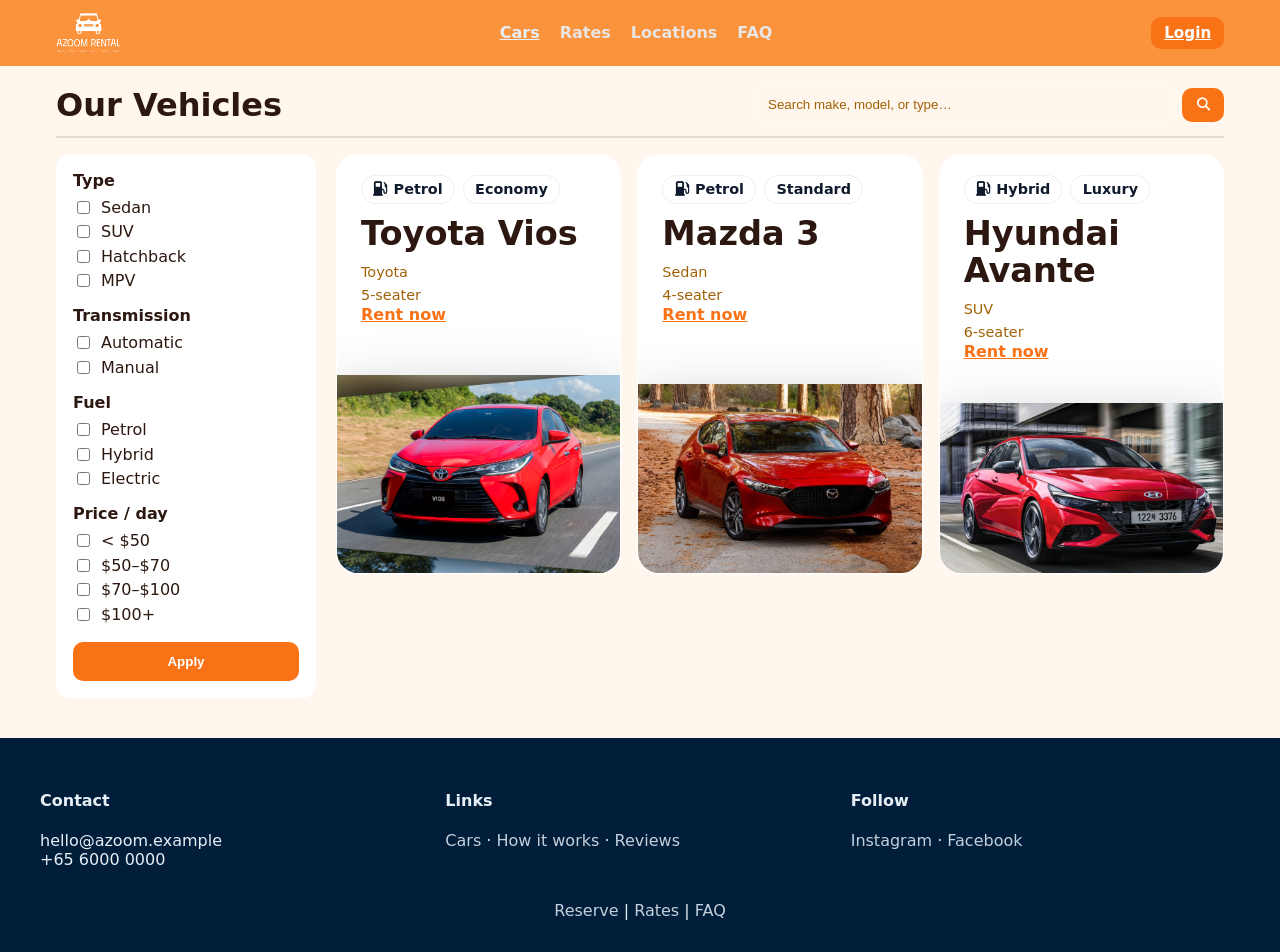
==== carList.html @ 14988a71 "minor changes made: - car list card slots are standardized - notice to ,ake sure that index page als" ====
<!DOCTYPE html>
<html lang="en">
  <head>
    <meta charset="UTF-8" />
    <meta name="viewport" content="width=device-width, initial-scale=1" />
    <title>AZoom Rental - Car List</title>

    <link rel="stylesheet" href="/css/style.css" />
    <link
      rel="stylesheet"
      href="https://cdnjs.cloudflare.com/ajax/libs/font-awesome/6.5.0/css/all.min.css"
    />
  </head>

  <body>
    <!-- HEADER -->
    <header class="header" id="top">
      <div class="header-wrap">
        <a href="/index.html">
          <img
            class="logo"
            src="/img/azoom-rental-high-resolution-logo-transparent.png"
            alt="AZoom Rental Logo"
            href="/index.html"
          />
        </a>

        <nav id="main-nav" class="nav" aria-label="Primary">
          <a href="/carList.html" class="active">Cars</a>
          <a href="/rates.html">Rates</a>
          <a href="/location.html">Locations</a>
          <a href="/faq.html">FAQ</a>
        </nav>

        <button class="menu" aria-label="Open menu">
          <i class="fas fa-bars"></i>
        </button>

        <div class="login">
          <a href="#" class="btn small">Login</a>
        </div>
      </div>
    </header>

    <!-- MAIN -->
    <main class="list">
      <!-- top bar: title + search -->
      <div class="list-head">
        <h1>Our Vehicles</h1>

        <form
          class="search"
          role="search"
          aria-label="Search cars"
          onsubmit="return false;"
        >
          <input
            type="search"
            name="q"
            placeholder="Search make, model, or type…"
            aria-label="Search make, model, or type"
          />
          <button class="btn" type="submit">
            <i class="fa-solid fa-magnifying-glass" aria-hidden="true"></i>
            <span class="sr">Search</span>
          </button>
        </form>
      </div>

      <!-- body: filters (left) + grid (right) -->
      <div class="list-body">
        <!-- FILTERS -->
        <aside class="filters" aria-label="Filters">
          <div class="filter-group">
            <h3>Type</h3>
            <label><input type="checkbox" /> Sedan</label>
            <label><input type="checkbox" /> SUV</label>
            <label><input type="checkbox" /> Hatchback</label>
            <label><input type="checkbox" /> MPV</label>
          </div>

          <div class="filter-group">
            <h3>Transmission</h3>
            <label><input type="checkbox" /> Automatic</label>
            <label><input type="checkbox" /> Manual</label>
          </div>

          <div class="filter-group">
            <h3>Fuel</h3>
            <label><input type="checkbox" /> Petrol</label>
            <label><input type="checkbox" /> Hybrid</label>
            <label><input type="checkbox" /> Electric</label>
          </div>

          <div class="filter-group">
            <h3>Price / day</h3>
            <label><input type="checkbox" /> &lt; $50</label>
            <label><input type="checkbox" /> $50–$70</label>
            <label><input type="checkbox" /> $70–$100</label>
            <label><input type="checkbox" /> $100+</label>
          </div>

          <button class="btn filter-apply" type="button">Apply</button>
        </aside>

        <!-- CARS GRID -->
        <section class="cards" aria-label="Cars">
          <!-- <article class="card">
            <img
              src="/img/toyota_vios.png"
              alt="Toyota Vios"
              class="car-hero"
            />

            <div class="card-body">
              <div>
                <h3>Toyota Vios</h3>
                <p class="meta">
                  <span class="tag">Sedan</span>
                  <span class="rating">★ 4.8</span>
                </p>
              </div>
              <a class="link-btn" href="/reserve.html">Rent Now</a>
            </div>
          </article> -->
          <article class="car-card">
            <div class="cardList-body">
              <div class="badges">
                <span class="badge"
                  ><i class="fa-solid fa-gas-pump"></i> Petrol</span
                >
                <span class="badge">Economy</span>
              </div>

              <h3 class="car-title">Toyota Vios</h3>

              <ul class="specs">
                <li>Toyota</li>
                <li>5-seater</li>
              </ul>

              <!-- Keep if you still want an action; otherwise remove -->
              <a class="link-btn" href="/reserve.html">Rent now</a>
            </div>

            <img
              src="/img/toyota_vios.png"
              alt="Toyota Vios"
              class="carList-hero"
              loading="lazy"
            />
          </article>

          <!-- <article class="card">
            <img
              src="/img/mazda3_hatchback.avif"
              alt="Mazda 3 Sedan"
              class="car-hero"
            />
            <div class="card-body">
              <div>
                <h3>Mazda 3 Sedan</h3>
                <p class="meta">
                  <span class="tag">Sedan</span>
                  <span class="rating">★ 4.7</span>
                </p>
              </div>
              <a class="link-btn" href="/reserve.html">Rent Now</a>
            </div>
          </article> -->
          <article class="car-card">
            <div class="cardList-body">
              <div class="badges">
                <span class="badge"
                  ><i class="fa-solid fa-gas-pump"></i> Petrol</span
                >
                <span class="badge">Standard</span>
              </div>

              <h3 class="car-title">Mazda 3</h3>

              <ul class="specs">
                <li>Sedan</li>
                <li>4-seater</li>
              </ul>

              <!-- Keep if you still want an action; otherwise remove -->
              <a class="link-btn" href="/reserve.html">Rent now</a>
            </div>

            <img
              src="/img/mazda3_hatchback.avif"
              alt="Mazda 3 Sedan"
              class="carList-hero"
              loading="lazy"
            />
          </article>

          <!-- <article class="card">
            <img
              src="/img/hyundai.jpg"
              alt="Hyundai Avante N-Line"
              class="car-hero"
            />
            <div class="card-body">
              <div>
                <h3>Hyundai Avante N-Line</h3>
                <p class="meta">
                  <span class="tag">Hatch</span>
                  <span class="rating">★ 4.6</span>
                </p>
              </div>
              <a class="link-btn" href="/reserve.html">Rent Now</a>
            </div>
          </article> -->

          <article class="car-card">
            <div class="cardList-body">
              <div class="badges">
                <span class="badge"
                  ><i class="fa-solid fa-gas-pump"></i> Hybrid</span
                >
                <span class="badge">Luxury</span>
              </div>

              <h3 class="car-title">Hyundai Avante</h3>

              <ul class="specs">
                <li>SUV</li>
                <li>6-seater</li>
              </ul>

              <!-- Keep if you still want an action; otherwise remove -->
              <a class="link-btn" href="/reserve.html">Rent now</a>
            </div>

            <img
              src="/img/hyundai.jpg"
              alt="Hyundai Avante N-Line"
              class="carList-hero"
              loading="lazy"
            />
          </article>
          <!-- add more cards as needed -->
        </section>
      </div>
    </main>

    <!-- FOOTER -->
    <footer class="footer">
      <div class="footer-grid">
        <div>
          <h4>Contact</h4>
          <p>hello@azoom.example<br />+65 6000 0000</p>
        </div>
        <div>
          <h4>Links</h4>
          <p>
            <a href="/carList.html">Cars</a> ·
            <a href="/index.html#howto">How it works</a> ·
            <a href="/index.html#reviews">Reviews</a>
          </p>
        </div>
        <div>
          <h4>Follow</h4>
          <p><a href="#">Instagram</a> · <a href="#">Facebook</a></p>
        </div>
      </div>
      <div class="map">
        <a href="/index.html#cars">Reserve</a> | <a href="#">Rates</a> |
        <a href="#">FAQ</a>
      </div>
    </footer>

    <script src="/js/script.js"></script>
  </body>
</html>
---- css/style.css ----
/* ========== VARIABLES ========== */
/* :root {
  --bg: #002b5b;
  --surface: #0a2b4d;
  --nav: #02325d;
  --brand: #ff7a1a;
  --brand-dark: #e56f16;
  --text: #f2f4f8;
  --muted: #a9bed2;
  --line: rgba(255, 255, 255, 0.08);
  --shadow: 0 10px 30px rgba(0, 0, 0, 0.25);
} */

/* Modern Travel */
:root {
  --bg: #fff6ed;
  --surface: #fff;
  --nav: #fb923c;
  --brand: #f97316; /* bright orange */
  --brand-dark: #ea580c;
  --text: #2c1810;
  --muted: #a16207;
  --accent: #fde047; /* sunshine yellow */
  --accent-hover: #facc15;
  --line: rgba(0, 0, 0, 0.1);
  --shadow: 0 10px 25px rgba(255, 0, 0, 0.3);
}

/* ========== BASE ========== */
* {
  box-sizing: border-box;
}
body {
  margin: 0;
  font-family: system-ui, -apple-system, Segoe UI, Roboto, Arial, sans-serif;
  background: var(--bg);
  color: var(--text);
}

/* ========== HEADER ========== */
.header {
  background: var(--nav);
  position: sticky;
  top: 0;
  z-index: 1000;
  transition: box-shadow 0.25s ease;
}
.header.scrolled {
  box-shadow: 0 6px 18px rgba(0, 0, 0, 0.25);
}
.header-wrap {
  max-width: 1200px;
  margin: 0 auto;
  padding: 0.8rem 1rem;
  display: flex;
  justify-content: space-between;
  align-items: center;
}

.logo {
  /* font-weight: 800;
  font-size: 1.3rem;
  color: #fff;
  text-decoration: none; */
  height: 40px; /* adjust to match your nav size */
  width: auto; /* keep proportions */
  display: block;
}

.nav {
  display: flex;
  gap: 1.25rem;
  justify-content: center;
}
.nav a {
  color: #e6eef6;
  text-decoration: none;
  font-weight: 600;
  opacity: 0.9;
}
.nav a:hover,
.nav a.active {
  opacity: 1;
  text-decoration: underline;
}

.menu {
  display: none;
  font-size: 1.6rem;
  color: white;
  background: none;
  border: none;
  cursor: pointer;
  position: absolute;
  right: 110px;
}

.login {
  display: flex;
  align-items: center;
  justify-content: flex-end;
}

.btn {
  background: var(--brand);
  color: #fff;
  border: none;
  cursor: pointer;
  padding: 0.75rem 1.25rem;
  border-radius: 10px;
  font-weight: 800;
  transition: 0.15s;
}
.btn:hover {
  background: var(--brand-dark);
  transform: translateY(-1px);
}
.btn.small {
  padding: 0.45rem 0.8rem;
  font-size: 0.95rem;
}

/* ========== About section  ========== */
.hero {
  max-width: 1200px;
  margin: 1.25rem auto 0;
  padding: 0 1rem 1.5rem;
  display: grid;
  grid-template-columns: 420px 1fr;
  gap: 1.25rem;
  border-bottom: 2px solid var(--line);
}
.hero h1 {
  margin: 0.2rem 0 0.6rem;
  font-size: 2.2rem;
}
.hero p {
  margin: 0.2rem 0 1rem;
  color: var(--text);
}
.hint {
  font-size: 0.85rem;
  color: var(--muted);
}
.hero-img {
  min-height: 300px;
  border-radius: 16px;
  background: center/cover no-repeat
    url("https://images.unsplash.com/photo-1494976388531-d1058494cdd8?q=80&w=1600&auto=format&fit=crop");
  position: relative;
  overflow: hidden;
  box-shadow: var(--shadow);
}
.hero-overlay {
  position: absolute;
  inset: 0;
  background: linear-gradient(135deg, rgba(0, 0, 0, 0.25), rgba(0, 0, 0, 0.05));
}

/* ========== CARS ========== */
.cars {
  max-width: 1200px;
  margin: 1rem auto 0;
  padding: 1rem;
}
.section-head {
  display: flex;
  justify-content: space-between;
  align-items: center;
  margin-bottom: 0.75rem;
}
.section-head h2 {
  margin: 0;
  font-size: 1.25rem;
}

.cards {
  display: grid;
  grid-template-columns: repeat(3, 1fr);
  gap: 1rem;
}

.card {
  background: var(--surface);
  border-radius: 16px;
  overflow: hidden;
  display: flex;
  flex-direction: column;
  border: 1px solid rgba(255, 255, 255, 0.06);
  transition: 0.2s ease;
}
.card:hover {
  transform: translateY(-6px);
  box-shadow: var(--shadow);
}
.card img {
  width: 100%;
  height: 170px;
  object-fit: cover;
}
.card-body {
  padding: 0.9rem;
  display: flex;
  justify-content: space-between;
  align-items: center;
}
.meta {
  color: var(--text);
}
.tag {
  padding: 0.08rem 0.4rem;
  background: rgba(255, 255, 255, 0.08);
  border-radius: 6px;
  margin-right: 0.4rem;
  font-size: 0.8rem;
}
.rating {
  font-weight: 700;
}
.price {
  font-weight: 800;
}
.link-btn {
  background: none;
  border: none;
  color: var(--brand);
  font-weight: 800;
  cursor: pointer;
}
.link-btn:hover {
  text-decoration: underline;
}

/* ========== STEPS & REVIEWS ========== */
.steps,
.reviews {
  max-width: 1200px;
  margin: 1rem auto 0;
  padding: 1rem;
  border-top: 2px solid var(--line);
}
.steps-grid,
.reviews-grid {
  margin-top: 0.5rem;
  display: grid;
  gap: 1rem;
  grid-template-columns: repeat(3, 1fr);
}
.step,
.review {
  background: var(--surface);
  border: 1px solid rgba(255, 255, 255, 0.06);
  border-radius: 16px;
  padding: 1rem;
  text-align: center;
}

/* ========== FOOTER ========== */
.footer {
  background: #001e3a;
  color: #e6eef6;
  padding: 2rem 1rem;
  margin-top: 1rem;
}
.footer-grid {
  max-width: 1200px;
  margin: 0 auto;
  display: grid;
  grid-template-columns: repeat(auto-fit, minmax(220px, 1fr));
  gap: 1rem;
}
.footer-grid a,
.map a {
  color: #c3cfdb;
  text-decoration: none;
}
.footer-grid a:hover,
.map a:hover {
  text-decoration: underline;
}
.map {
  text-align: center;
  margin-top: 1rem;
}

/* Under carList.html*/
/* ===== Car list layout ===== */
.list {
  max-width: 1200px;
  margin: 1.25rem auto 0;
  padding: 0 1rem 1.5rem;
}

.list-head {
  display: flex;
  align-items: center;
  justify-content: space-between;
  gap: 1rem;
  margin-bottom: 0.75rem;
  border-bottom: 2px solid var(--line);
  padding-bottom: 0.75rem;
}
.list-head h1 {
  margin: 0;
}

/* search */
.search {
  display: flex;
  gap: 0.5rem;
  align-items: center;
}
.search input {
  width: clamp(220px, 40vw, 420px);
  padding: 0.65rem 0.8rem;
  border-radius: 10px;
  border: 1px solid rgba(255, 255, 255, 0.18);
  background: rgba(255, 255, 255, 0.06);
  color: var(--text);
  outline: none;
}
.search input::placeholder {
  color: var(--muted);
}
.search .btn {
  padding: 0.6rem 0.9rem;
}
.sr {
  position: absolute;
  left: -9999px;
}

/* two-column body */
.list-body {
  display: grid;
  grid-template-columns: 260px 1fr;
  gap: 1.25rem;
  margin-top: 1rem;
  justify-content: center; /* centers the grid items */
  align-items: start;
}

/* filters (left) */
.filters {
  background: var(--surface);
  border: 1px solid rgba(255, 255, 255, 0.06);
  border-radius: 14px;
  padding: 1rem;
  height: fit-content;
  position: sticky; /* helpful on desktop */
  top: 76px;
}
.filter-group + .filter-group {
  margin-top: 1rem;
}
.filter-group h3 {
  font-size: 1rem;
  margin: 0 0 0.5rem;
}
.filters label {
  display: flex;
  align-items: center;
  gap: 0.5rem;
  margin: 0.35rem 0;
  cursor: pointer;
  color: var(--text);
}
.filter-apply {
  width: 100%;
  margin-top: 0.75rem;
}

/* cards already exist; we just ensure spacing works here */
.cards {
  align-content: start;
}

/* responsive */
@media (max-width: 960px) {
  .list-body {
    grid-template-columns: 1fr;
  }
  .filters {
    position: static;
    display: grid;
    grid-template-columns: repeat(2, minmax(0, 1fr));
    gap: 1rem;
  }
}
@media (max-width: 560px) {
  .filters {
    grid-template-columns: 1fr;
  }
  .search {
    width: 100%;
    justify-content: flex-end;
  }
  .search input {
    width: 100%;
  }
}

/* under rates.html */
/* ===== rates page ===== */
/* .rate-header h1 {
  display: flex;
  justify-content: center;
}

.rate-header p {
  display: flex;
  justify-content: center;
} */

/* Containers & type */
.car-container {
  width: 1100px;
  margin-inline: auto;
  padding: 3rem 1.25rem;
}
.xl {
  font-size: clamp(2rem, 2.6vw + 1rem, 3rem);
  line-height: 1.1;
  margin: 0;
}
.lead {
  margin: 1rem 0 2rem;
  font-size: 1.125rem;
  color: var(--muted, #6b7280);
}

/* Hero */
.rates-hero {
  text-align: center;
  padding-top: 5rem;
  padding-bottom: 1rem;
}

/* Segmented toggle */
.rates-toggle {
  display: inline-flex;
  align-items: center;
  gap: 1rem;
}
.segmented {
  display: inline-grid;
  grid-template-columns: 1fr 1fr;
  background: var(--surface, #0a2b4d);
  border-radius: 999px;
  padding: 0.25rem;
  box-shadow: var(--shadow, 0 10px 30px rgba(0, 0, 0, 0.15));
}
.seg-btn {
  border: 0;
  background: transparent;
  color: var(--text, #fff);
  padding: 0.75rem 1.25rem;
  border-radius: 999px;
  font-weight: 600;
  cursor: pointer;
}
.seg-btn.active {
  background: var(--brand, #ff7a1a);
  color: #fff;
}
.save-note {
  position: relative;
  font-size: 0.95rem;
  color: var(--muted, #a9bed2);
}
.save-note .curve {
  position: absolute;
  left: -2.25rem;
  top: -0.75rem;
  width: 28px;
  height: 28px;
  border: 2px solid currentColor;
  border-color: currentColor transparent transparent currentColor;
  border-radius: 50% 0 0 0;
  transform: rotate(-30deg);
}

/* Grid of cards */
.rates-grid {
  display: grid;
  gap: 1.25rem;
  padding-top: 1rem;
  padding-bottom: 4rem;
  grid-template-columns: repeat(3, minmax(0, 1fr));
}
@media (max-width: 960px) {
  .rates-grid {
    grid-template-columns: 1fr;
  }
}

/* rate Card */
.rate-card {
  background: var(--surface, #0a2b4d);
  border: 1px solid var(--line, rgba(255, 255, 255, 0.08));
  border-radius: 18px;
  padding: 1.5rem;
  box-shadow: var(--shadow, 0 10px 30px rgba(0, 0, 0, 0.2));
  display: flex;
  flex-direction: column;
  gap: 1rem;
}
.rate-card h3 {
  margin: 0 0.25rem;
  font-size: 1.5rem;
}

/* Hide full-day cards when hidden attribute is present */
.rate-card[hidden] {
  display: none !important;
}
.car-hero {
  width: 100%;
  max-width: 320px;
  margin: 0.25rem auto 0;
  display: block;
}

/* Under car list */
.carList-hero {
  position: absolute;
  bottom: 0;
  right: 0%;
  width: 100%;
  max-width: none;
  height: auto;
  object-fit: fill;
  z-index: 0;
  filter: drop-shadow(0 18px 28px rgba(0, 0, 0, 0.25));
  pointer-events: none;
}
/* Specs under title: two lines (e.g., SUV / 5-seater) */
.specs {
  list-style: none;
  padding: 0;
  margin: 0 0 0.5rem;
  color: var(--muted);
  font-size: 1.05rem;
  line-height: 1.5;
}
.specs li + li {
  margin-top: 0.15rem;
}
/* Top-left pill badges */
.badges {
  display: flex;
  gap: 0.5rem;
  margin-bottom: 0.75rem;
}

.badge {
  display: inline-flex;
  align-items: center;
  gap: 0.4rem;
  padding: 0.35rem 0.7rem;
  font-size: 0.9rem;
  font-weight: 700;
  border-radius: 999px;
  background: rgba(255, 255, 255, 0.9);
  color: #0f1b2d; /* readable on the light pill */
  border: 1px solid rgba(0, 0, 0, 0.06);
}

.specs {
  list-style: none;
  margin: 0.3rem 0 0;
  padding: 0;
  color: var(--muted);
  font-size: 0.9rem;
  line-height: 1.4;
}

/* Big model title */
.car-title {
  margin: 0.25rem 0 0.6rem;
  font-size: clamp(1.6rem, 3.5vw, 2.1rem);
  line-height: 1.1;
  color: var(--text);
  font-weight: 600;
}
.car-card {
  position: relative;
  isolation: isolate;
  background: var(--surface);
  border-radius: 22px;
  padding: 1rem 1rem 0.25rem;
  min-height: 420px; /* gives room for the big title + image */
  overflow: hidden;
  border: 1px solid rgba(255, 255, 255, 0.06);
  transition: 0.2s ease;
}

.car-card:hover {
  transform: translateY(-6px);
  box-shadow: var(--shadow);
}
.cardList-body {
  position: relative;
  z-index: 1;
  padding: 0.25rem 0.5rem 1rem;
}

/* Rows */
.rows {
  border-top: 1px solid var(--line, rgba(255, 255, 255, 0.08));
  padding-top: 0.5rem;
}
.rows.subtle {
  opacity: 0.9;
}
.row {
  display: flex;
  justify-content: space-between;
  align-items: center;
  padding: 0.6rem 0.25rem;
}
.row span {
  color: var(--muted, #a9bed2);
}
.row strong {
  font-weight: 800;
}

/* Buttons */
.btn.block {
  display: block;
  text-align: center;
  width: 100%;
}
.btn.outline {
  background: transparent;
  border: 1px solid var(--line, rgba(255, 255, 255, 0.18));
  color: var(--text, #f2f4f8);
  padding: 0.75rem 1rem;
  border-radius: 12px;
  font-weight: 600;
}
.btn.outline:hover {
  border-color: var(--brand, #ff7a1a);
  color: #fff;
}

/* ===== rates page ===== */

/* Reserve code */
.container {
  max-width: 1100px;
  margin: 0 auto;
  padding: 2rem 1.25rem;
}
.xl {
  font-size: clamp(2rem, 2.6vw + 1rem, 3rem);
  margin: 0;
}
.lead {
  color: var(--muted, #a9bed2);
  margin: 0.5rem 0 1.5rem;
}

/* Stepper */
.stepper {
  display: flex;
  gap: 1rem;
  list-style: none;
  padding: 0;
  margin: 0.25rem 0 2rem;
  color: var(--muted);
}
.stepper li {
  padding: 0.4rem 0.75rem;
  border: 1px solid var(--line, rgba(255, 255, 255, 0.12));
  border-radius: 999px;
}
.stepper li.active {
  background: var(--brand, #ff7a1a);
  color: #fff;
  border-color: transparent;
}

/* Layout */
.reserve-grid {
  display: grid;
  grid-template-columns: 1.35fr 0.65fr;
  gap: 1.25rem;
  align-items: start;
}
@media (max-width: 960px) {
  .reserve-grid {
    grid-template-columns: 1fr;
  }
}

.form-card,
.summary-card {
  background: var(--surface, #0a2b4d);
  border: 1px solid var(--line, rgba(255, 255, 255, 0.08));
  border-radius: 16px;
  padding: 1.25rem;
  box-shadow: var(--shadow, 0 10px 30px rgba(0, 0, 0, 0.2));
  margin-bottom: 1rem;
}

/* Sticky summary */
.summary-col {
  position: sticky;
  top: 84px;
}
@media (max-width: 960px) {
  .summary-col {
    position: static;
  }
}

/* Fields */
.field {
  display: grid;
  gap: 0.4rem;
}
.field > span {
  font-weight: 600;
}
.field input,
.field textarea,
.field select {
  width: 100%;
  background: transparent;
  color: var(--text, #f2f4f8);
  border: 1px solid var(--line, rgba(255, 255, 255, 0.18));
  border-radius: 10px;
  padding: 0.7rem 0.9rem;
}
.grid-2 {
  display: grid;
  grid-template-columns: 1fr 1fr;
  gap: 0.75rem;
}
@media (max-width: 640px) {
  .grid-2 {
    grid-template-columns: 1fr;
  }
}
.mini {
  font-size: 0.9rem;
}
.muted {
  color: var(--muted, #a9bed2);
}

/* Segmented toggle (reuse from Rates page if you added it) */
.segmented {
  display: inline-grid;
  grid-template-columns: 1fr 1fr;
  gap: 0.25rem;
  background: var(--bg, #002b5b);
  border-radius: 999px;
  padding: 0.25rem;
}
.seg-btn {
  border: 0;
  background: transparent;
  color: var(--text);
  padding: 0.6rem 1rem;
  border-radius: 999px;
  font-weight: 700;
  cursor: pointer;
}
.seg-btn.active {
  background: var(--brand);
  color: #fff;
}

/* Vehicle */
.vehicle-card {
  display: grid;
  grid-template-columns: 120px 1fr;
  gap: 0.75rem;
  align-items: center;
}
.veh-img {
  width: 100%;
  height: 80px;
  object-fit: cover;
  border-radius: 10px;
}
.veh-name {
  margin: 0;
}
.veh-tags {
  margin: 0.25rem 0 0;
}

/* Checks & radios */
.checks,
.radios {
  display: grid;
  gap: 0.5rem;
  margin-top: 0.5rem;
}
.check,
.radio {
  display: flex;
  align-items: center;
  gap: 0.6rem;
}
.check em,
.radio em {
  margin-left: auto;
  color: var(--muted);
}

/* Summary */
.sum-row {
  display: flex;
  justify-content: space-between;
  align-items: center;
  padding: 0.4rem 0;
}
.sum-row.total {
  font-size: 1.15rem;
  font-weight: 800;
}
.btn.block {
  display: block;
  text-align: center;
  width: 100%;
  margin-top: 0.75rem;
}
.form-head {
  display: flex;
  justify-content: space-between;
  align-items: center;
  margin-bottom: 0.5rem;
}
.mini-link {
  font-size: 0.9rem;
  color: var(--text);
  opacity: 0.8;
  text-decoration: underline;
}

/* ===== faq ===== */
.faq details {
  background: var(--surface);
  border-radius: 10px;
  padding: 0.8rem 1rem;
  margin: 0.6rem 0;
}

.faq summary {
  font-weight: 700;
  cursor: pointer;
}

/* ===== locations ===== */
.loc-grid {
  display: grid;
  grid-template-columns: repeat(auto-fit, minmax(300px, 1fr));
  gap: 1rem;
  margin-top: 1rem;
}

.loc-card {
  background: var(--surface);
  padding: 1rem;
  border-radius: 10px;
}

.map-box {
  border-radius: 8px;
  overflow: hidden;
  margin-top: 0.5rem;
}

.map-box iframe {
  width: 100%;
  height: 220px;
  border: 0;
}

/* ========== login ========== */
.container {
  max-width: 480px;
  margin: 0 auto;
  padding: 4rem 1rem;
}

.login-card {
  background: var(--surface, #0a2b4d);
  border: 1px solid var(--line, rgba(255, 255, 255, 0.1));
  border-radius: 16px;
  padding: 2rem;
  box-shadow: var(--shadow, 0 10px 30px rgba(0, 0, 0, 0.25));
  text-align: center;
}

.login-form {
  display: grid;
  gap: 1rem;
  margin-top: 1.5rem;
  text-align: left;
}

.field {
  display: grid;
  gap: 0.3rem;
}

.field span {
  font-weight: 600;
}

.field input {
  width: 100%;
  background: transparent;
  border: 1px solid var(--line, rgba(255, 255, 255, 0.15));
  border-radius: 10px;
  color: var(--text, #f2f4f8);
  padding: 0.75rem 1rem;
}

.btn.block {
  display: block;
  width: 100%;
  text-align: center;
  padding: 0.8rem;
  border-radius: 12px;
  border: none;
  background: var(--brand, #ff7a1a);
  color: #fff;
  font-weight: 700;
  cursor: pointer;
  transition: 0.2s ease;
}

.btn.block:hover {
  background: var(--brand-dark, #e56f16);
}

.muted {
  color: var(--muted, #a9bed2);
}

.mini {
  font-size: 0.9rem;
  margin-top: 1rem;
}

/* ========== RESPONSIVE ========== */
@media (max-width: 960px) {
  .hero {
    grid-template-columns: 1fr;
  }
  .cards,
  .reviews-grid,
  .steps-grid {
    grid-template-columns: repeat(2, 1fr);
  }
}

@media (max-width: 640px) {
  .menu {
    display: block;
  }
  .nav {
    display: none;
    position: absolute;
    top: 60px;
    right: 0;
    background: var(--nav);
    flex-direction: column;
    padding: 1rem;
    border-radius: 8px;
    width: 180px;
  }
  .nav.open {
    display: flex;
  }
  .cards,
  .reviews-grid,
  .steps-grid {
    grid-template-columns: 1fr;
  }
  .btn {
    width: 100%;
  }
}
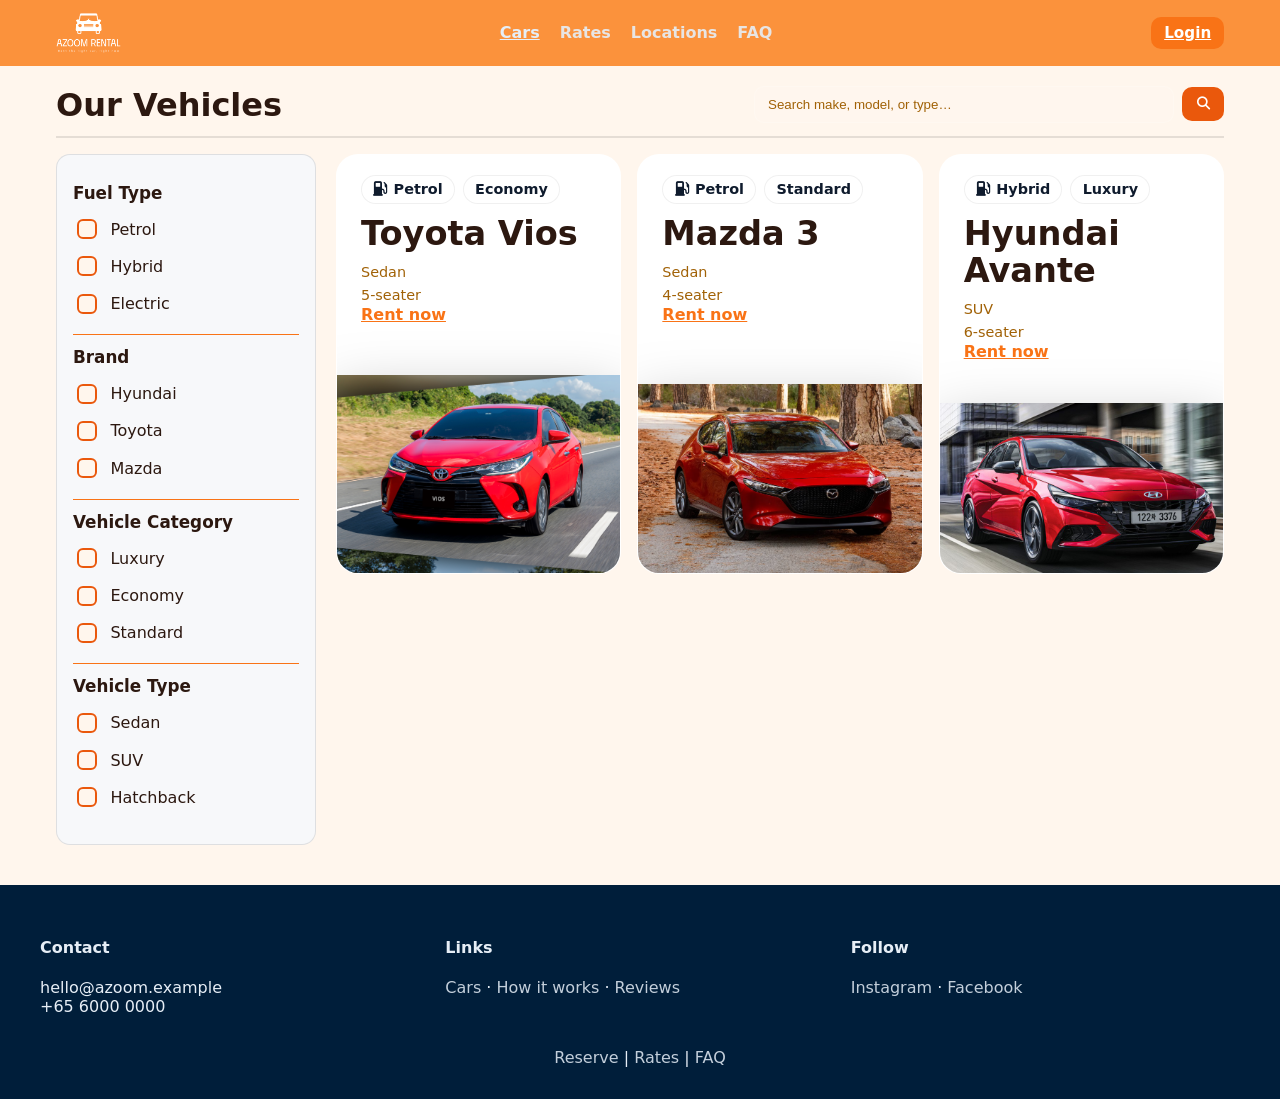
==== commit c0e4d649: "Car list page changes: - ensured filters work (both by typing and checkboxes) - css changes on filte" ====
--- a/carList.html
+++ b/carList.html
@@ -60,7 +60,7 @@
             placeholder="Search make, model, or type…"
             aria-label="Search make, model, or type"
           />
-          <button class="btn" type="submit">
+          <button class="sbtn" type="submit">
             <i class="fa-solid fa-magnifying-glass" aria-hidden="true"></i>
             <span class="sr">Search</span>
           </button>
@@ -72,57 +72,36 @@
         <!-- FILTERS -->
         <aside class="filters" aria-label="Filters">
           <div class="filter-group">
-            <h3>Type</h3>
+            <h3>Fuel Type</h3>
+            <label><input type="checkbox" /> Petrol</label>
+            <label><input type="checkbox" /> Hybrid</label>
+            <label><input type="checkbox" /> Electric</label>
+          </div>
+          <div class="filter-group">
+            <h3>Brand</h3>
+            <label><input type="checkbox" /> Hyundai</label>
+            <label><input type="checkbox" /> Toyota</label>
+            <label><input type="checkbox" /> Mazda</label>
+          </div>
+
+          <div class="filter-group">
+            <h3>Vehicle Category</h3>
+            <label><input type="checkbox" /> Luxury</label>
+            <label><input type="checkbox" /> Economy</label>
+            <label><input type="checkbox" /> Standard</label>
+          </div>
+
+          <div class="filter-group">
+            <h3>Vehicle Type</h3>
             <label><input type="checkbox" /> Sedan</label>
             <label><input type="checkbox" /> SUV</label>
             <label><input type="checkbox" /> Hatchback</label>
-            <label><input type="checkbox" /> MPV</label>
-          </div>
-
-          <div class="filter-group">
-            <h3>Transmission</h3>
-            <label><input type="checkbox" /> Automatic</label>
-            <label><input type="checkbox" /> Manual</label>
-          </div>
-
-          <div class="filter-group">
-            <h3>Fuel</h3>
-            <label><input type="checkbox" /> Petrol</label>
-            <label><input type="checkbox" /> Hybrid</label>
-            <label><input type="checkbox" /> Electric</label>
-          </div>
-
-          <div class="filter-group">
-            <h3>Price / day</h3>
-            <label><input type="checkbox" /> &lt; $50</label>
-            <label><input type="checkbox" /> $50–$70</label>
-            <label><input type="checkbox" /> $70–$100</label>
-            <label><input type="checkbox" /> $100+</label>
-          </div>
-
-          <button class="btn filter-apply" type="button">Apply</button>
+          </div>
+          <!-- <button class="btn filter-apply" type="button">Apply</button> -->
         </aside>
 
         <!-- CARS GRID -->
         <section class="cards" aria-label="Cars">
-          <!-- <article class="card">
-            <img
-              src="/img/toyota_vios.png"
-              alt="Toyota Vios"
-              class="car-hero"
-            />
-
-            <div class="card-body">
-              <div>
-                <h3>Toyota Vios</h3>
-                <p class="meta">
-                  <span class="tag">Sedan</span>
-                  <span class="rating">★ 4.8</span>
-                </p>
-              </div>
-              <a class="link-btn" href="/reserve.html">Rent Now</a>
-            </div>
-          </article> -->
           <article class="car-card">
             <div class="cardList-body">
               <div class="badges">
@@ -135,7 +114,7 @@
               <h3 class="car-title">Toyota Vios</h3>
 
               <ul class="specs">
-                <li>Toyota</li>
+                <li>Sedan</li>
                 <li>5-seater</li>
               </ul>
 
@@ -151,23 +130,6 @@
             />
           </article>
 
-          <!-- <article class="card">
-            <img
-              src="/img/mazda3_hatchback.avif"
-              alt="Mazda 3 Sedan"
-              class="car-hero"
-            />
-            <div class="card-body">
-              <div>
-                <h3>Mazda 3 Sedan</h3>
-                <p class="meta">
-                  <span class="tag">Sedan</span>
-                  <span class="rating">★ 4.7</span>
-                </p>
-              </div>
-              <a class="link-btn" href="/reserve.html">Rent Now</a>
-            </div>
-          </article> -->
           <article class="car-card">
             <div class="cardList-body">
               <div class="badges">
@@ -195,24 +157,6 @@
               loading="lazy"
             />
           </article>
-
-          <!-- <article class="card">
-            <img
-              src="/img/hyundai.jpg"
-              alt="Hyundai Avante N-Line"
-              class="car-hero"
-            />
-            <div class="card-body">
-              <div>
-                <h3>Hyundai Avante N-Line</h3>
-                <p class="meta">
-                  <span class="tag">Hatch</span>
-                  <span class="rating">★ 4.6</span>
-                </p>
-              </div>
-              <a class="link-btn" href="/reserve.html">Rent Now</a>
-            </div>
-          </article> -->
 
           <article class="car-card">
             <div class="cardList-body">
--- a/css/style.css
+++ b/css/style.css
@@ -101,7 +101,8 @@
   justify-content: flex-end;
 }
 
-.btn {
+.btn,
+.sbtn {
   background: var(--brand);
   color: #fff;
   border: none;
@@ -111,11 +112,13 @@
   font-weight: 800;
   transition: 0.15s;
 }
-.btn:hover {
+.btn:hover,
+.sbtn {
   background: var(--brand-dark);
   transform: translateY(-1px);
 }
-.btn.small {
+.btn.small,
+.sbtn.small {
   padding: 0.45rem 0.8rem;
   font-size: 0.95rem;
 }
@@ -179,7 +182,17 @@
   grid-template-columns: repeat(3, 1fr);
   gap: 1rem;
 }
-
+.link-btn {
+  background: none;
+  border: none;
+  color: var(--brand);
+  font-weight: 800;
+  cursor: pointer;
+}
+.link-btn:hover {
+  text-decoration: underline;
+}
+/*
 .card {
   background: var(--surface);
   border-radius: 16px;
@@ -203,8 +216,8 @@
   display: flex;
   justify-content: space-between;
   align-items: center;
-}
-.meta {
+} */
+/* .meta {
   color: var(--text);
 }
 .tag {
@@ -220,16 +233,7 @@
 .price {
   font-weight: 800;
 }
-.link-btn {
-  background: none;
-  border: none;
-  color: var(--brand);
-  font-weight: 800;
-  cursor: pointer;
-}
-.link-btn:hover {
-  text-decoration: underline;
-}
+*/
 
 /* ========== STEPS & REVIEWS ========== */
 .steps,
@@ -318,18 +322,26 @@
   background: rgba(255, 255, 255, 0.06);
   color: var(--text);
   outline: none;
+  transition: all 0.25s ease;
 }
 .search input::placeholder {
   color: var(--muted);
 }
-.search .btn {
+.search .sbtn {
   padding: 0.6rem 0.9rem;
+}
+.search input:hover,
+.search input:focus {
+  background: rgba(255, 255, 255, 0.18);
+  border-color: var(--brand, #ff7a1a);
+  box-shadow: 0 0 6px rgba(255, 122, 26, 0.4);
 }
 .sr {
   position: absolute;
   left: -9999px;
 }
 
+/* Filters */
 /* two-column body */
 .list-body {
   display: grid;
@@ -341,30 +353,107 @@
 }
 
 /* filters (left) */
-.filters {
+/* .filters {
   background: var(--surface);
   border: 1px solid rgba(255, 255, 255, 0.06);
   border-radius: 14px;
   padding: 1rem;
   height: fit-content;
-  position: sticky; /* helpful on desktop */
+  position: sticky;
   top: 76px;
+} */
+
+.filters {
+  background: var(--panel, #f7f8fa);
+  border: 1px solid var(--line, #e6e8eb);
+  border-radius: 14px;
+  padding: 1rem;
+  position: sticky;
+  top: 76px;
+  height: fit-content;
+}
+
+/* .filter-group + .filter-group {
+  margin-top: 1rem;
+} */
+
+.filter-group {
+  padding: 0.75rem 0;
 }
 .filter-group + .filter-group {
-  margin-top: 1rem;
-}
-.filter-group h3 {
+  border-top: 1px solid var(--brand, #e6e8eb);
+}
+
+/* .filter-group h3 {
   font-size: 1rem;
   margin: 0 0 0.5rem;
-}
-.filters label {
+} */
+
+.filter-group h3 {
+  margin: 0 0 0.5rem;
+  font-size: 1.05rem;
+  font-weight: 800;
+  color: var(--text, #0b1b2b);
+}
+
+/* .filters label {
   display: flex;
   align-items: center;
   gap: 0.5rem;
   margin: 0.35rem 0;
   cursor: pointer;
   color: var(--text);
-}
+} */
+
+.filters label {
+  display: flex;
+  align-items: center;
+  gap: 0.65rem;
+  padding: 0.35rem 0;
+  cursor: pointer;
+  color: var(--text);
+  user-select: none;
+}
+
+/* Custom checkbox (square, outlined) */
+.filters input[type="checkbox"] {
+  appearance: none;
+  width: 20px;
+  height: 20px;
+  border: 2px solid var(--brand-dark);
+  border-radius: 6px;
+  background: var(--bg);
+  display: grid;
+  place-content: center;
+  transition: background 0.2s ease, border-color 0.2s ease, box-shadow 0.2s ease;
+}
+
+/* Hover ring */
+.filters input[type="checkbox"]:hover {
+  box-shadow: 0 0 0 4px rgba(255, 122, 26, 0.12);
+}
+
+/* Focus ring (keyboard) */
+.filters input[type="checkbox"]:focus-visible {
+  outline: 2px solid var(--brand, #ff7a1a);
+  outline-offset: 2px;
+}
+
+/* Checked fill + tick */
+.filters input[type="checkbox"]:checked {
+  background: var(--brand, #ff7a1a);
+  border-color: var(--brand, #ff7a1a);
+}
+.filters input[type="checkbox"]:checked::after {
+  content: "";
+  width: 6px;
+  height: 10px;
+  border: 3px solid #fff;
+  border-top: 0;
+  border-left: 0;
+  transform: translateY(-1px) rotate(45deg);
+}
+
 .filter-apply {
   width: 100%;
   margin-top: 0.75rem;
@@ -374,6 +463,108 @@
 .cards {
   align-content: start;
 }
+
+/* Under carList.html */
+.carList-hero {
+  position: absolute;
+  bottom: 0;
+  right: 0%;
+  width: 100%;
+  max-width: none;
+  height: auto;
+  object-fit: fill;
+  z-index: 0;
+  filter: drop-shadow(0 18px 28px rgba(0, 0, 0, 0.25));
+  pointer-events: none;
+}
+/* Specs under title: two lines (e.g., SUV / 5-seater) */
+.specs {
+  list-style: none;
+  padding: 0;
+  margin: 0 0 0.5rem;
+  color: var(--muted);
+  font-size: 1.05rem;
+  line-height: 1.5;
+}
+.specs li + li {
+  margin-top: 0.15rem;
+}
+/* Top-left pill badges */
+.badges {
+  display: flex;
+  gap: 0.5rem;
+  margin-bottom: 0.75rem;
+}
+
+.badge {
+  display: inline-flex;
+  align-items: center;
+  gap: 0.4rem;
+  padding: 0.35rem 0.7rem;
+  font-size: 0.9rem;
+  font-weight: 700;
+  border-radius: 999px;
+  background: rgba(255, 255, 255, 0.9);
+  color: #0f1b2d; /* readable on the light pill */
+  border: 1px solid rgba(0, 0, 0, 0.06);
+}
+
+.specs {
+  list-style: none;
+  margin: 0.3rem 0 0;
+  padding: 0;
+  color: var(--muted);
+  font-size: 0.9rem;
+  line-height: 1.4;
+}
+
+/* Big model title */
+.car-title {
+  margin: 0.25rem 0 0.6rem;
+  font-size: clamp(1.6rem, 3.5vw, 2.1rem);
+  line-height: 1.1;
+  color: var(--text);
+  font-weight: 600;
+}
+.car-card {
+  position: relative;
+  isolation: isolate;
+  background: var(--surface);
+  border-radius: 22px;
+  padding: 1rem 1rem 0.25rem;
+  min-height: 420px; /* gives room for the big title + image */
+  overflow: hidden;
+  border: 1px solid rgba(255, 255, 255, 0.06);
+  transition: 0.2s ease;
+}
+
+.car-card:hover {
+  transform: translateY(-6px);
+  box-shadow: var(--shadow);
+}
+.cardList-body {
+  position: relative;
+  z-index: 1;
+  padding: 0.25rem 0.5rem 1rem;
+}
+
+/* .sbtn.block {
+  display: block;
+  text-align: center;
+  width: 100%;
+}
+.sbtn.outline {
+  background: transparent;
+  border: 1px solid var(--line, rgba(255, 255, 255, 0.18));
+  color: var(--text, #f2f4f8);
+  padding: 0.75rem 1rem;
+  border-radius: 12px;
+  font-weight: 600;
+}
+.sbtn.outline:hover {
+  border-color: var(--brand, #ff7a1a);
+  color: #fff;
+} */
 
 /* responsive */
 @media (max-width: 960px) {
@@ -521,90 +712,6 @@
   display: block;
 }
 
-/* Under car list */
-.carList-hero {
-  position: absolute;
-  bottom: 0;
-  right: 0%;
-  width: 100%;
-  max-width: none;
-  height: auto;
-  object-fit: fill;
-  z-index: 0;
-  filter: drop-shadow(0 18px 28px rgba(0, 0, 0, 0.25));
-  pointer-events: none;
-}
-/* Specs under title: two lines (e.g., SUV / 5-seater) */
-.specs {
-  list-style: none;
-  padding: 0;
-  margin: 0 0 0.5rem;
-  color: var(--muted);
-  font-size: 1.05rem;
-  line-height: 1.5;
-}
-.specs li + li {
-  margin-top: 0.15rem;
-}
-/* Top-left pill badges */
-.badges {
-  display: flex;
-  gap: 0.5rem;
-  margin-bottom: 0.75rem;
-}
-
-.badge {
-  display: inline-flex;
-  align-items: center;
-  gap: 0.4rem;
-  padding: 0.35rem 0.7rem;
-  font-size: 0.9rem;
-  font-weight: 700;
-  border-radius: 999px;
-  background: rgba(255, 255, 255, 0.9);
-  color: #0f1b2d; /* readable on the light pill */
-  border: 1px solid rgba(0, 0, 0, 0.06);
-}
-
-.specs {
-  list-style: none;
-  margin: 0.3rem 0 0;
-  padding: 0;
-  color: var(--muted);
-  font-size: 0.9rem;
-  line-height: 1.4;
-}
-
-/* Big model title */
-.car-title {
-  margin: 0.25rem 0 0.6rem;
-  font-size: clamp(1.6rem, 3.5vw, 2.1rem);
-  line-height: 1.1;
-  color: var(--text);
-  font-weight: 600;
-}
-.car-card {
-  position: relative;
-  isolation: isolate;
-  background: var(--surface);
-  border-radius: 22px;
-  padding: 1rem 1rem 0.25rem;
-  min-height: 420px; /* gives room for the big title + image */
-  overflow: hidden;
-  border: 1px solid rgba(255, 255, 255, 0.06);
-  transition: 0.2s ease;
-}
-
-.car-card:hover {
-  transform: translateY(-6px);
-  box-shadow: var(--shadow);
-}
-.cardList-body {
-  position: relative;
-  z-index: 1;
-  padding: 0.25rem 0.5rem 1rem;
-}
-
 /* Rows */
 .rows {
   border-top: 1px solid var(--line, rgba(255, 255, 255, 0.08));
@@ -644,8 +751,6 @@
   border-color: var(--brand, #ff7a1a);
   color: #fff;
 }
-
-/* ===== rates page ===== */
 
 /* Reserve code */
 .container {
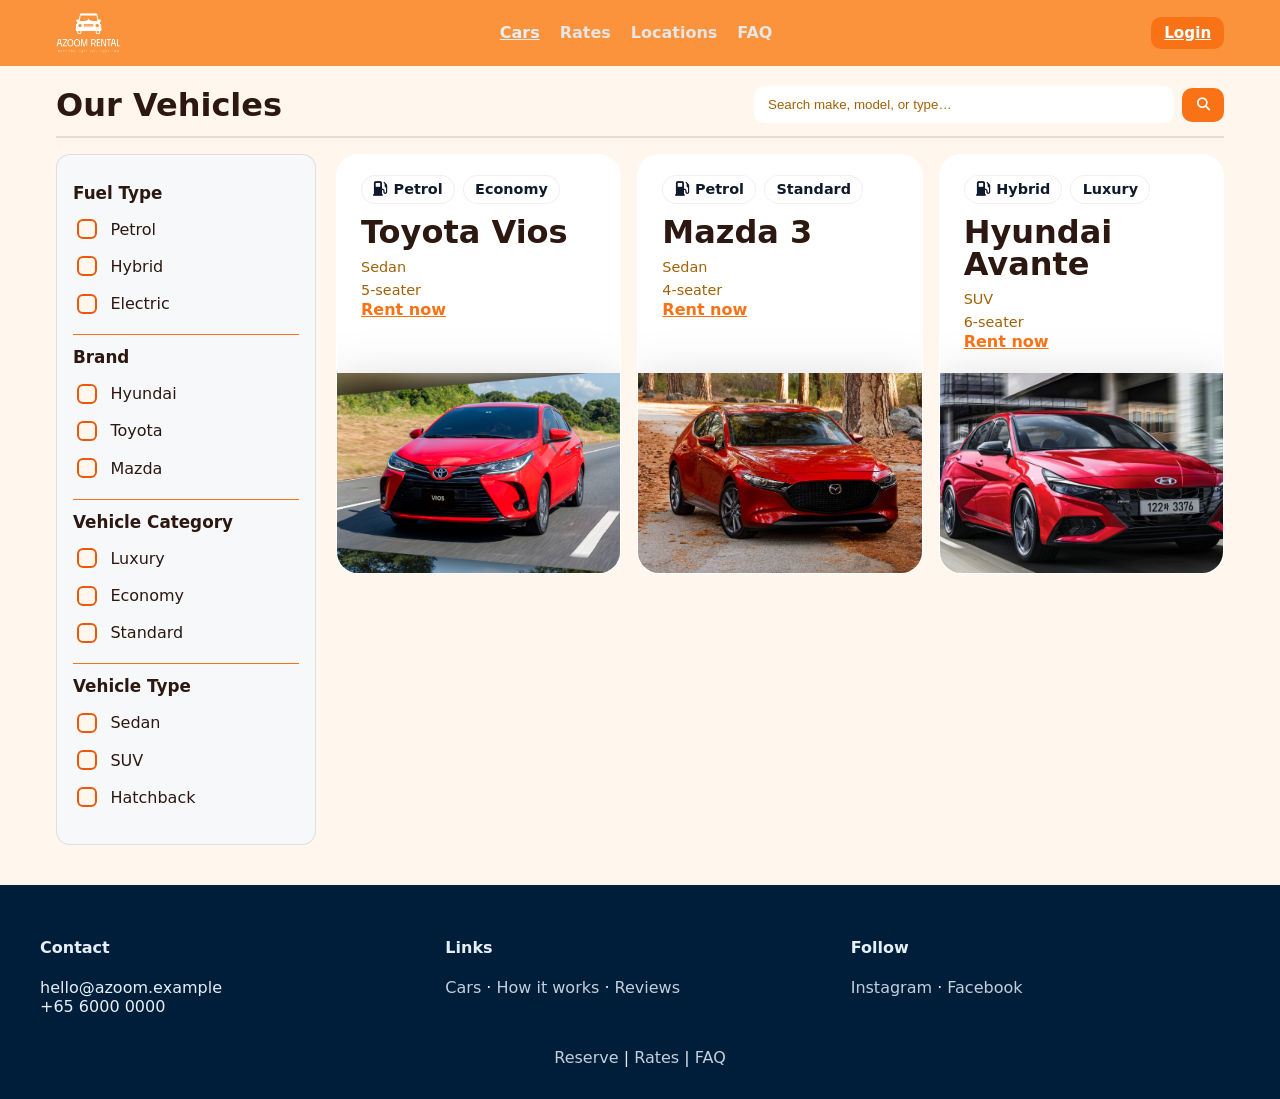
==== commit 5d7c84aa: "I FORGOT TO CHANGE THIS TO RELATIVE PATHS" ====
--- a/carList.html
+++ b/carList.html
@@ -5,31 +5,32 @@
     <meta name="viewport" content="width=device-width, initial-scale=1" />
     <title>AZoom Rental - Car List</title>
 
-    <link rel="stylesheet" href="/css/style.css" />
+    <link rel="stylesheet" href="./css/style.css" />
     <link
       rel="stylesheet"
       href="https://cdnjs.cloudflare.com/ajax/libs/font-awesome/6.5.0/css/all.min.css"
     />
+    <script src="./js/script.js" defer></script>
   </head>
 
   <body>
     <!-- HEADER -->
     <header class="header" id="top">
       <div class="header-wrap">
-        <a href="/index.html">
+        <a href="./index.html">
           <img
             class="logo"
-            src="/img/azoom-rental-high-resolution-logo-transparent.png"
+            src="./img/azoom-rental-high-resolution-logo-transparent.png"
             alt="AZoom Rental Logo"
-            href="/index.html"
+            href="./index.html"
           />
         </a>
 
         <nav id="main-nav" class="nav" aria-label="Primary">
-          <a href="/carList.html" class="active">Cars</a>
-          <a href="/rates.html">Rates</a>
-          <a href="/location.html">Locations</a>
-          <a href="/faq.html">FAQ</a>
+          <a href="./carList.html" class="active">Cars</a>
+          <a href="./rates.html">Rates</a>
+          <a href="./location.html">Locations</a>
+          <a href="./faq.html">FAQ</a>
         </nav>
 
         <button class="menu" aria-label="Open menu">
@@ -119,11 +120,11 @@
               </ul>
 
               <!-- Keep if you still want an action; otherwise remove -->
-              <a class="link-btn" href="/reserve.html">Rent now</a>
+              <a class="link-btn" href="./reserve.html">Rent now</a>
             </div>
 
             <img
-              src="/img/toyota_vios.png"
+              src="./img/toyota_vios.png"
               alt="Toyota Vios"
               class="carList-hero"
               loading="lazy"
@@ -147,11 +148,11 @@
               </ul>
 
               <!-- Keep if you still want an action; otherwise remove -->
-              <a class="link-btn" href="/reserve.html">Rent now</a>
+              <a class="link-btn" href="./reserve.html">Rent now</a>
             </div>
 
             <img
-              src="/img/mazda3_hatchback.avif"
+              src="./img/mazda3_hatchback.avif"
               alt="Mazda 3 Sedan"
               class="carList-hero"
               loading="lazy"
@@ -175,11 +176,11 @@
               </ul>
 
               <!-- Keep if you still want an action; otherwise remove -->
-              <a class="link-btn" href="/reserve.html">Rent now</a>
+              <a class="link-btn" href="./reserve.html">Rent now</a>
             </div>
 
             <img
-              src="/img/hyundai.jpg"
+              src="./img/hyundai.jpg"
               alt="Hyundai Avante N-Line"
               class="carList-hero"
               loading="lazy"
@@ -200,9 +201,9 @@
         <div>
           <h4>Links</h4>
           <p>
-            <a href="/carList.html">Cars</a> ·
-            <a href="/index.html#howto">How it works</a> ·
-            <a href="/index.html#reviews">Reviews</a>
+            <a href="./carList.html">Cars</a> ·
+            <a href="./index.html#howto">How it works</a> ·
+            <a href="./index.html#reviews">Reviews</a>
           </p>
         </div>
         <div>
@@ -211,11 +212,10 @@
         </div>
       </div>
       <div class="map">
-        <a href="/index.html#cars">Reserve</a> | <a href="#">Rates</a> |
-        <a href="#">FAQ</a>
+        <a href="./reserve.html">Reserve</a> |
+        <a href="./rates.html">Rates</a> |
+        <a href="./faq.html">FAQ</a>
       </div>
     </footer>
-
-    <script src="/js/script.js"></script>
   </body>
 </html>
--- a/css/style.css
+++ b/css/style.css
@@ -112,8 +112,7 @@
   font-weight: 800;
   transition: 0.15s;
 }
-.btn:hover,
-.sbtn {
+.btn:hover {
   background: var(--brand-dark);
   transform: translateY(-1px);
 }
@@ -319,7 +318,7 @@
   padding: 0.65rem 0.8rem;
   border-radius: 10px;
   border: 1px solid rgba(255, 255, 255, 0.18);
-  background: rgba(255, 255, 255, 0.06);
+  /* background: rgba(255, 255, 255, 0.06); */
   color: var(--text);
   outline: none;
   transition: all 0.25s ease;
@@ -332,7 +331,7 @@
 }
 .search input:hover,
 .search input:focus {
-  background: rgba(255, 255, 255, 0.18);
+  /* background: rgba(255, 255, 255, 0.18); */
   border-color: var(--brand, #ff7a1a);
   box-shadow: 0 0 6px rgba(255, 122, 26, 0.4);
 }
@@ -454,11 +453,6 @@
   transform: translateY(-1px) rotate(45deg);
 }
 
-.filter-apply {
-  width: 100%;
-  margin-top: 0.75rem;
-}
-
 /* cards already exist; we just ensure spacing works here */
 .cards {
   align-content: start;
@@ -470,9 +464,9 @@
   bottom: 0;
   right: 0%;
   width: 100%;
-  max-width: none;
-  height: auto;
-  object-fit: fill;
+  height: 200px;
+  object-fit: cover;
+  object-position: center;
   z-index: 0;
   filter: drop-shadow(0 18px 28px rgba(0, 0, 0, 0.25));
   pointer-events: none;
@@ -521,8 +515,8 @@
 /* Big model title */
 .car-title {
   margin: 0.25rem 0 0.6rem;
-  font-size: clamp(1.6rem, 3.5vw, 2.1rem);
-  line-height: 1.1;
+  font-size: clamp(1.4rem, 3.5vw, 2rem);
+  line-height: 1;
   color: var(--text);
   font-weight: 600;
 }
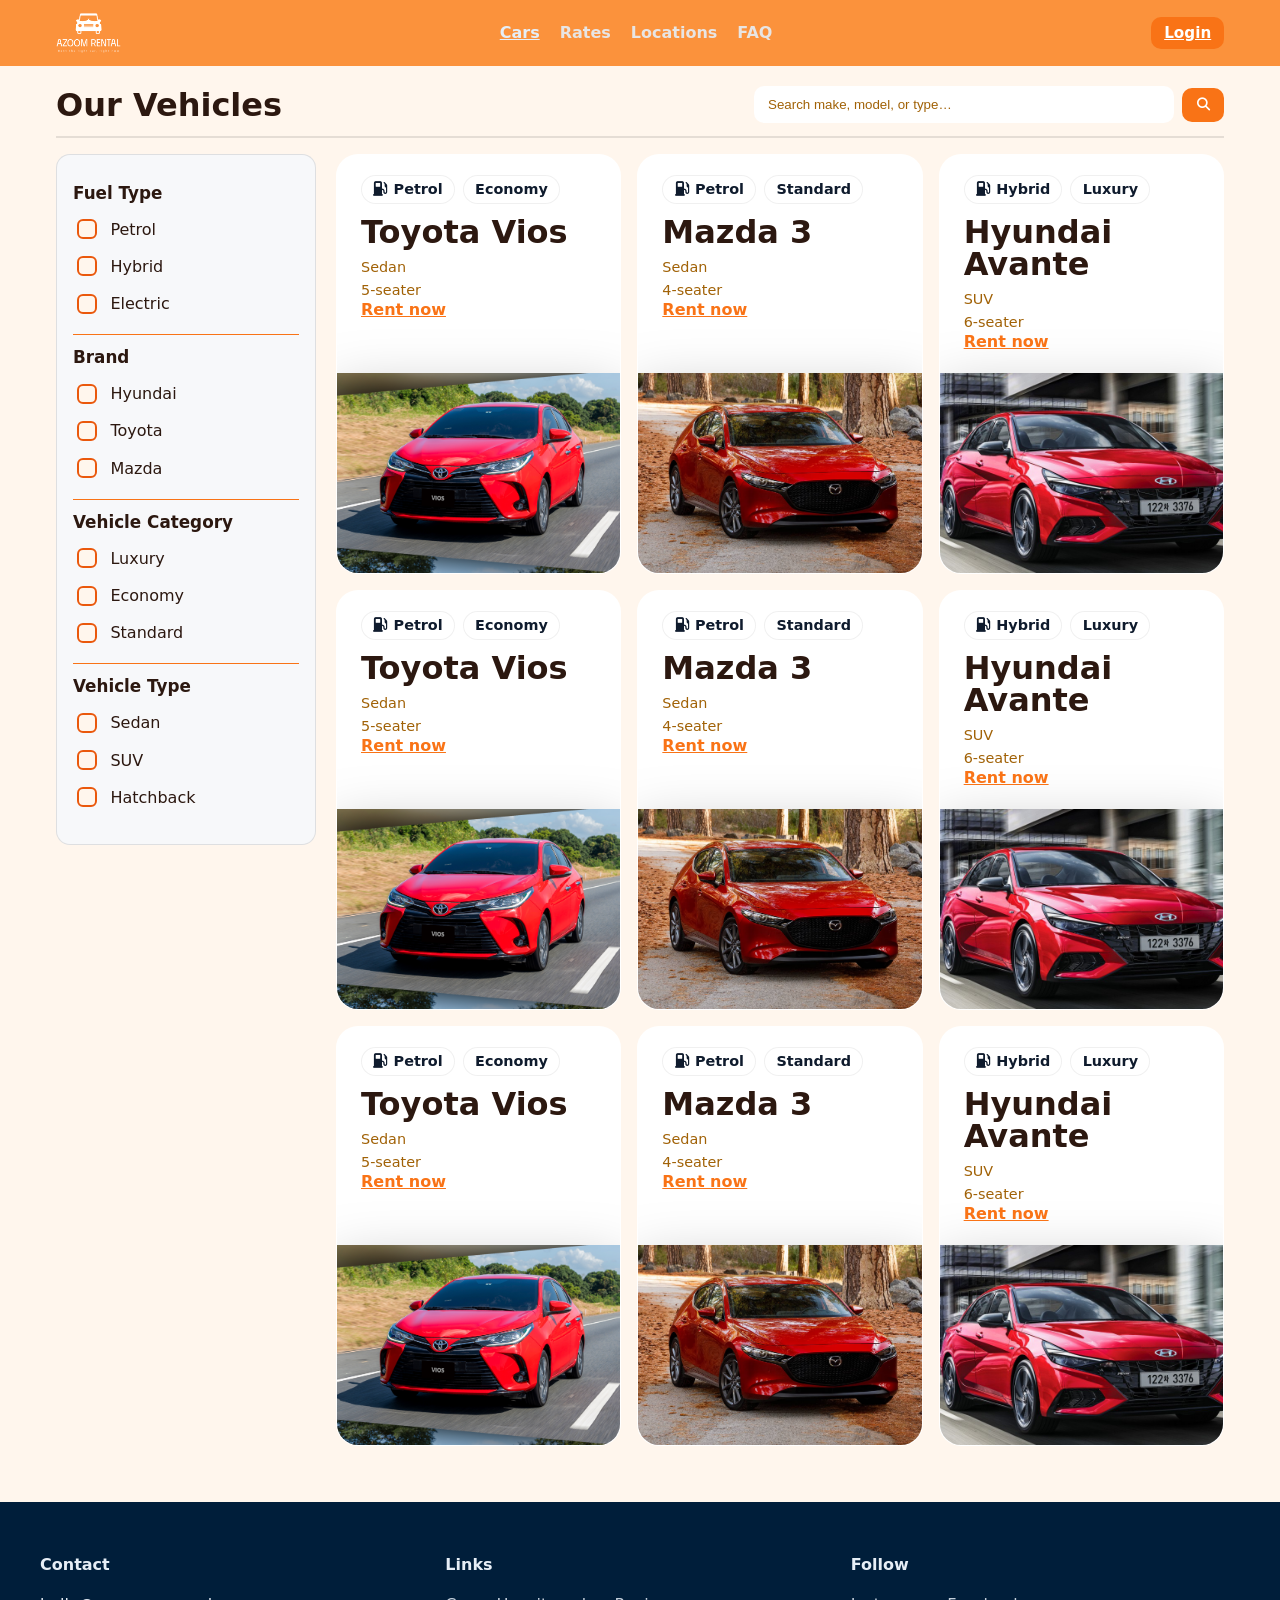
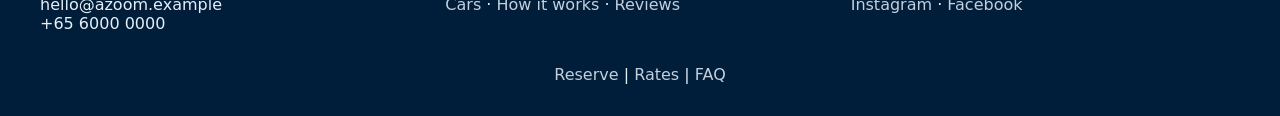
==== commit d1e458ad: "Minor changes made: - footer now fixed to the bottom, regardless of content being too little or too " ====
--- a/carList.html
+++ b/carList.html
@@ -103,6 +103,174 @@
 
         <!-- CARS GRID -->
         <section class="cards" aria-label="Cars">
+          <article class="car-card">
+            <div class="cardList-body">
+              <div class="badges">
+                <span class="badge"
+                  ><i class="fa-solid fa-gas-pump"></i> Petrol</span
+                >
+                <span class="badge">Economy</span>
+              </div>
+
+              <h3 class="car-title">Toyota Vios</h3>
+
+              <ul class="specs">
+                <li>Sedan</li>
+                <li>5-seater</li>
+              </ul>
+
+              <!-- Keep if you still want an action; otherwise remove -->
+              <a class="link-btn" href="./reserve.html">Rent now</a>
+            </div>
+
+            <img
+              src="./img/toyota_vios.png"
+              alt="Toyota Vios"
+              class="carList-hero"
+              loading="lazy"
+            />
+          </article>
+
+          <article class="car-card">
+            <div class="cardList-body">
+              <div class="badges">
+                <span class="badge"
+                  ><i class="fa-solid fa-gas-pump"></i> Petrol</span
+                >
+                <span class="badge">Standard</span>
+              </div>
+
+              <h3 class="car-title">Mazda 3</h3>
+
+              <ul class="specs">
+                <li>Sedan</li>
+                <li>4-seater</li>
+              </ul>
+
+              <!-- Keep if you still want an action; otherwise remove -->
+              <a class="link-btn" href="./reserve.html">Rent now</a>
+            </div>
+
+            <img
+              src="./img/mazda3_hatchback.avif"
+              alt="Mazda 3 Sedan"
+              class="carList-hero"
+              loading="lazy"
+            />
+          </article>
+
+          <article class="car-card">
+            <div class="cardList-body">
+              <div class="badges">
+                <span class="badge"
+                  ><i class="fa-solid fa-gas-pump"></i> Hybrid</span
+                >
+                <span class="badge">Luxury</span>
+              </div>
+
+              <h3 class="car-title">Hyundai Avante</h3>
+
+              <ul class="specs">
+                <li>SUV</li>
+                <li>6-seater</li>
+              </ul>
+
+              <!-- Keep if you still want an action; otherwise remove -->
+              <a class="link-btn" href="./reserve.html">Rent now</a>
+            </div>
+
+            <img
+              src="./img/hyundai.jpg"
+              alt="Hyundai Avante N-Line"
+              class="carList-hero"
+              loading="lazy"
+            />
+          </article>
+
+          <article class="car-card">
+            <div class="cardList-body">
+              <div class="badges">
+                <span class="badge"
+                  ><i class="fa-solid fa-gas-pump"></i> Petrol</span
+                >
+                <span class="badge">Economy</span>
+              </div>
+
+              <h3 class="car-title">Toyota Vios</h3>
+
+              <ul class="specs">
+                <li>Sedan</li>
+                <li>5-seater</li>
+              </ul>
+
+              <!-- Keep if you still want an action; otherwise remove -->
+              <a class="link-btn" href="./reserve.html">Rent now</a>
+            </div>
+
+            <img
+              src="./img/toyota_vios.png"
+              alt="Toyota Vios"
+              class="carList-hero"
+              loading="lazy"
+            />
+          </article>
+
+          <article class="car-card">
+            <div class="cardList-body">
+              <div class="badges">
+                <span class="badge"
+                  ><i class="fa-solid fa-gas-pump"></i> Petrol</span
+                >
+                <span class="badge">Standard</span>
+              </div>
+
+              <h3 class="car-title">Mazda 3</h3>
+
+              <ul class="specs">
+                <li>Sedan</li>
+                <li>4-seater</li>
+              </ul>
+
+              <!-- Keep if you still want an action; otherwise remove -->
+              <a class="link-btn" href="./reserve.html">Rent now</a>
+            </div>
+
+            <img
+              src="./img/mazda3_hatchback.avif"
+              alt="Mazda 3 Sedan"
+              class="carList-hero"
+              loading="lazy"
+            />
+          </article>
+
+          <article class="car-card">
+            <div class="cardList-body">
+              <div class="badges">
+                <span class="badge"
+                  ><i class="fa-solid fa-gas-pump"></i> Hybrid</span
+                >
+                <span class="badge">Luxury</span>
+              </div>
+
+              <h3 class="car-title">Hyundai Avante</h3>
+
+              <ul class="specs">
+                <li>SUV</li>
+                <li>6-seater</li>
+              </ul>
+
+              <!-- Keep if you still want an action; otherwise remove -->
+              <a class="link-btn" href="./reserve.html">Rent now</a>
+            </div>
+
+            <img
+              src="./img/hyundai.jpg"
+              alt="Hyundai Avante N-Line"
+              class="carList-hero"
+              loading="lazy"
+            />
+          </article>
+
           <article class="car-card">
             <div class="cardList-body">
               <div class="badges">
--- a/css/style.css
+++ b/css/style.css
@@ -35,8 +35,21 @@
   font-family: system-ui, -apple-system, Segoe UI, Roboto, Arial, sans-serif;
   background: var(--bg);
   color: var(--text);
-}
-
+  height: 100%;
+  min-height: 100dvh;
+  display: flex;
+  flex-direction: column;
+}
+
+main {
+  flex: 1 0 auto;
+}
+
+main::after {
+  content: "";
+  display: block;
+  height: 1rem; /* the “gap” above the footer */
+}
 /* ========== HEADER ========== */
 .header {
   background: var(--nav);
@@ -171,10 +184,10 @@
   align-items: center;
   margin-bottom: 0.75rem;
 }
-.section-head h2 {
+/* .section-head h2 {
   margin: 0;
   font-size: 1.25rem;
-}
+} */
 
 .cards {
   display: grid;
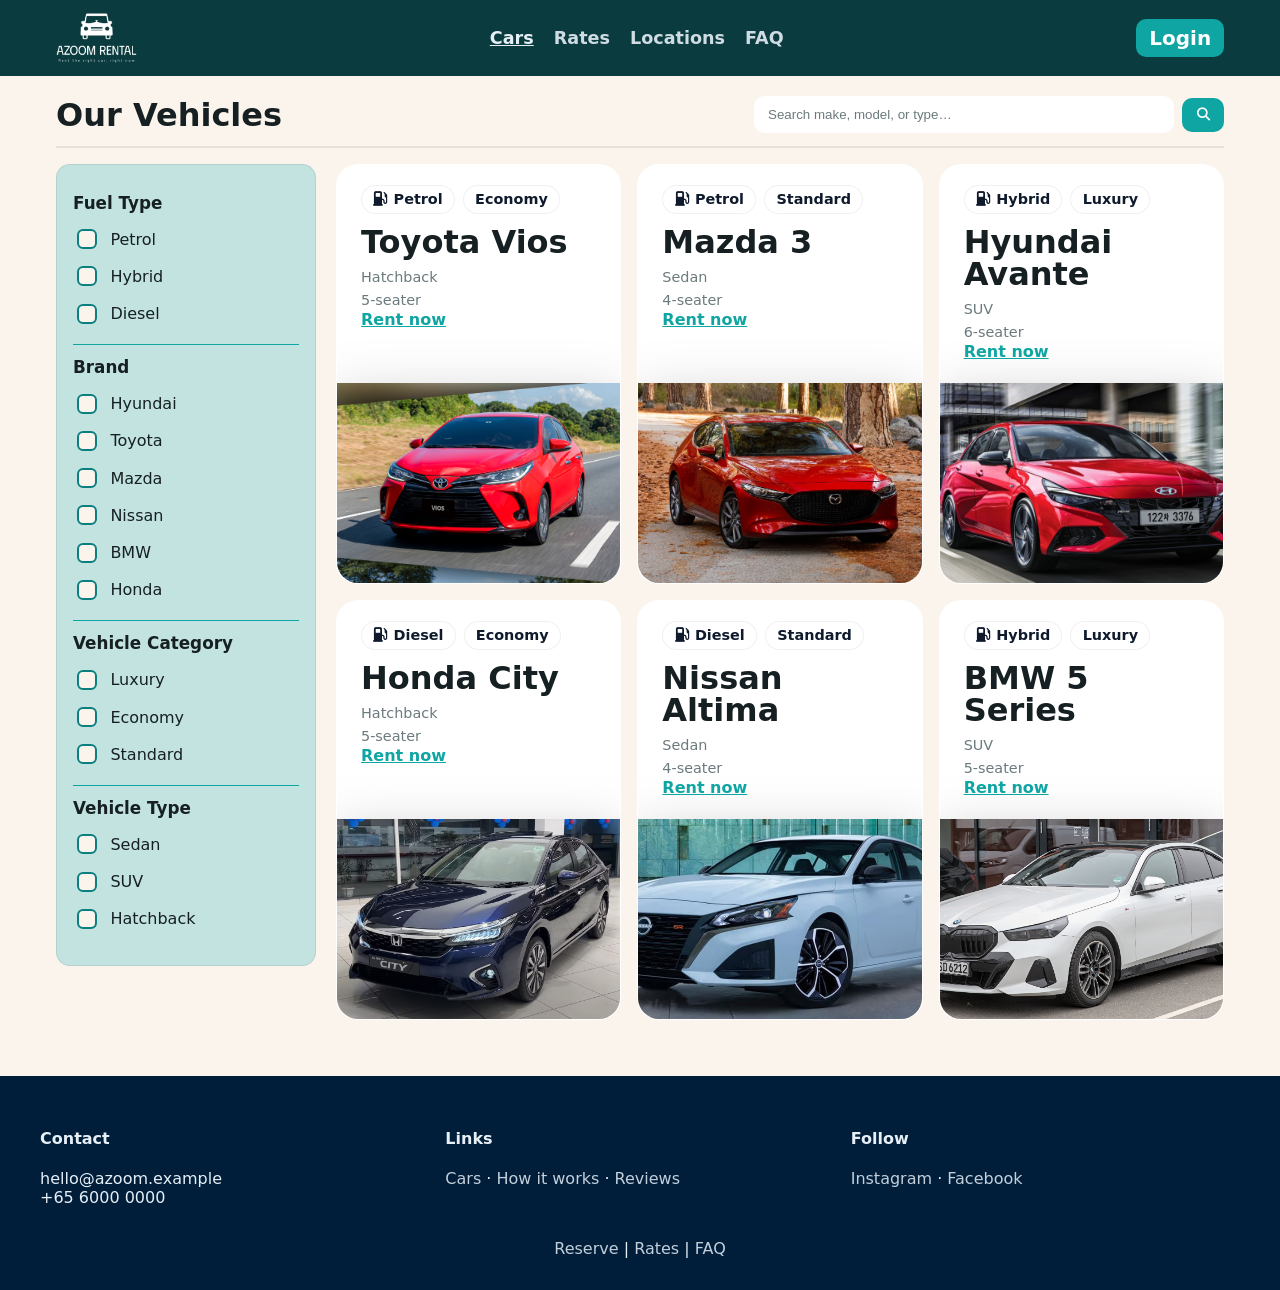
==== commit b0565a2f: "FINAL COMMITS" ====
--- a/carList.html
+++ b/carList.html
@@ -38,7 +38,7 @@
         </button>
 
         <div class="login">
-          <a href="#" class="btn small">Login</a>
+          <a href="./login.html" class="btn small">Login</a>
         </div>
       </div>
     </header>
@@ -76,13 +76,16 @@
             <h3>Fuel Type</h3>
             <label><input type="checkbox" /> Petrol</label>
             <label><input type="checkbox" /> Hybrid</label>
-            <label><input type="checkbox" /> Electric</label>
+            <label><input type="checkbox" /> Diesel</label>
           </div>
           <div class="filter-group">
             <h3>Brand</h3>
             <label><input type="checkbox" /> Hyundai</label>
             <label><input type="checkbox" /> Toyota</label>
             <label><input type="checkbox" /> Mazda</label>
+            <label><input type="checkbox" /> Nissan</label>
+            <label><input type="checkbox" /> BMW</label>
+            <label><input type="checkbox" /> Honda</label>
           </div>
 
           <div class="filter-group">
@@ -115,7 +118,7 @@
               <h3 class="car-title">Toyota Vios</h3>
 
               <ul class="specs">
-                <li>Sedan</li>
+                <li>Hatchback</li>
                 <li>5-seater</li>
               </ul>
 
@@ -191,53 +194,51 @@
             <div class="cardList-body">
               <div class="badges">
                 <span class="badge"
-                  ><i class="fa-solid fa-gas-pump"></i> Petrol</span
+                  ><i class="fa-solid fa-gas-pump"></i> Diesel</span
                 >
                 <span class="badge">Economy</span>
               </div>
 
-              <h3 class="car-title">Toyota Vios</h3>
-
-              <ul class="specs">
-                <li>Sedan</li>
+              <h3 class="car-title">Honda City</h3>
+
+              <ul class="specs">
+                <li>Hatchback</li>
                 <li>5-seater</li>
               </ul>
 
-              <!-- Keep if you still want an action; otherwise remove -->
-              <a class="link-btn" href="./reserve.html">Rent now</a>
-            </div>
-
-            <img
-              src="./img/toyota_vios.png"
-              alt="Toyota Vios"
-              class="carList-hero"
-              loading="lazy"
-            />
-          </article>
-
-          <article class="car-card">
-            <div class="cardList-body">
-              <div class="badges">
-                <span class="badge"
-                  ><i class="fa-solid fa-gas-pump"></i> Petrol</span
+              <a class="link-btn" href="./reserve.html">Rent now</a>
+            </div>
+
+            <img
+              src="./img/honda city.png"
+              alt="Honda City Sedan"
+              class="carList-hero"
+              loading="lazy"
+            />
+          </article>
+
+          <article class="car-card">
+            <div class="cardList-body">
+              <div class="badges">
+                <span class="badge"
+                  ><i class="fa-solid fa-gas-pump"></i> Diesel</span
                 >
                 <span class="badge">Standard</span>
               </div>
 
-              <h3 class="car-title">Mazda 3</h3>
+              <h3 class="car-title">Nissan Altima</h3>
 
               <ul class="specs">
                 <li>Sedan</li>
                 <li>4-seater</li>
               </ul>
 
-              <!-- Keep if you still want an action; otherwise remove -->
-              <a class="link-btn" href="./reserve.html">Rent now</a>
-            </div>
-
-            <img
-              src="./img/mazda3_hatchback.avif"
-              alt="Mazda 3 Sedan"
+              <a class="link-btn" href="./reserve.html">Rent now</a>
+            </div>
+
+            <img
+              src="./img/nissan altima.png"
+              alt="Nissan Altima Sedan"
               class="carList-hero"
               loading="lazy"
             />
@@ -252,104 +253,19 @@
                 <span class="badge">Luxury</span>
               </div>
 
-              <h3 class="car-title">Hyundai Avante</h3>
+              <h3 class="car-title">BMW 5 Series</h3>
 
               <ul class="specs">
                 <li>SUV</li>
-                <li>6-seater</li>
-              </ul>
-
-              <!-- Keep if you still want an action; otherwise remove -->
-              <a class="link-btn" href="./reserve.html">Rent now</a>
-            </div>
-
-            <img
-              src="./img/hyundai.jpg"
-              alt="Hyundai Avante N-Line"
-              class="carList-hero"
-              loading="lazy"
-            />
-          </article>
-
-          <article class="car-card">
-            <div class="cardList-body">
-              <div class="badges">
-                <span class="badge"
-                  ><i class="fa-solid fa-gas-pump"></i> Petrol</span
-                >
-                <span class="badge">Economy</span>
-              </div>
-
-              <h3 class="car-title">Toyota Vios</h3>
-
-              <ul class="specs">
-                <li>Sedan</li>
                 <li>5-seater</li>
               </ul>
 
-              <!-- Keep if you still want an action; otherwise remove -->
-              <a class="link-btn" href="./reserve.html">Rent now</a>
-            </div>
-
-            <img
-              src="./img/toyota_vios.png"
-              alt="Toyota Vios"
-              class="carList-hero"
-              loading="lazy"
-            />
-          </article>
-
-          <article class="car-card">
-            <div class="cardList-body">
-              <div class="badges">
-                <span class="badge"
-                  ><i class="fa-solid fa-gas-pump"></i> Petrol</span
-                >
-                <span class="badge">Standard</span>
-              </div>
-
-              <h3 class="car-title">Mazda 3</h3>
-
-              <ul class="specs">
-                <li>Sedan</li>
-                <li>4-seater</li>
-              </ul>
-
-              <!-- Keep if you still want an action; otherwise remove -->
-              <a class="link-btn" href="./reserve.html">Rent now</a>
-            </div>
-
-            <img
-              src="./img/mazda3_hatchback.avif"
-              alt="Mazda 3 Sedan"
-              class="carList-hero"
-              loading="lazy"
-            />
-          </article>
-
-          <article class="car-card">
-            <div class="cardList-body">
-              <div class="badges">
-                <span class="badge"
-                  ><i class="fa-solid fa-gas-pump"></i> Hybrid</span
-                >
-                <span class="badge">Luxury</span>
-              </div>
-
-              <h3 class="car-title">Hyundai Avante</h3>
-
-              <ul class="specs">
-                <li>SUV</li>
-                <li>6-seater</li>
-              </ul>
-
-              <!-- Keep if you still want an action; otherwise remove -->
-              <a class="link-btn" href="./reserve.html">Rent now</a>
-            </div>
-
-            <img
-              src="./img/hyundai.jpg"
-              alt="Hyundai Avante N-Line"
+              <a class="link-btn" href="./reserve.html">Rent now</a>
+            </div>
+
+            <img
+              src="./img/bmw 5 series.png"
+              alt="BMW 5 Series Sedan"
               class="carList-hero"
               loading="lazy"
             />
--- a/css/style.css
+++ b/css/style.css
@@ -1,29 +1,20 @@
 /* ========== VARIABLES ========== */
-/* :root {
-  --bg: #002b5b;
-  --surface: #0a2b4d;
-  --nav: #02325d;
-  --brand: #ff7a1a;
-  --brand-dark: #e56f16;
-  --text: #f2f4f8;
-  --muted: #a9bed2;
-  --line: rgba(255, 255, 255, 0.08);
-  --shadow: 0 10px 30px rgba(0, 0, 0, 0.25);
-} */
 
 /* Modern Travel */
 :root {
-  --bg: #fff6ed;
-  --surface: #fff;
-  --nav: #fb923c;
-  --brand: #f97316; /* bright orange */
-  --brand-dark: #ea580c;
-  --text: #2c1810;
-  --muted: #a16207;
-  --accent: #fde047; /* sunshine yellow */
-  --accent-hover: #facc15;
-  --line: rgba(0, 0, 0, 0.1);
-  --shadow: 0 10px 25px rgba(255, 0, 0, 0.3);
+  --bg: #faf4ec;
+  --surface: #ffffff;
+  --nav: #0a3b3e;
+  --nav-light: #c3e3e0;
+  --nav-dark: #07292c;
+  --brand: #0ea5a3;
+  --brand-dark: #0b7f7e;
+  --text: #162022;
+  --muted: #6b7a7d;
+  --accent: #f59e0b;
+  --accent-hover: #d97706;
+  --line: rgba(0, 0, 0, 0.08);
+  --shadow: 0 12px 26px rgba(14, 165, 163, 0.18);
 }
 
 /* ========== BASE ========== */
@@ -71,12 +62,8 @@
 }
 
 .logo {
-  /* font-weight: 800;
-  font-size: 1.3rem;
-  color: #fff;
-  text-decoration: none; */
-  height: 40px; /* adjust to match your nav size */
-  width: auto; /* keep proportions */
+  height: 50px;
+  width: auto;
   display: block;
 }
 
@@ -90,6 +77,7 @@
   text-decoration: none;
   font-weight: 600;
   opacity: 0.9;
+  font-size: 1.1rem;
 }
 .nav a:hover,
 .nav a.active {
@@ -112,27 +100,38 @@
   display: flex;
   align-items: center;
   justify-content: flex-end;
-}
-
+  gap: 0.75rem;
+}
+
+.hero-buttons {
+  display: flex;
+  gap: 1.5rem;
+  margin-top: 3.75rem;
+}
 .btn,
+.btn-ghost,
 .sbtn {
   background: var(--brand);
   color: #fff;
   border: none;
   cursor: pointer;
-  padding: 0.75rem 1.25rem;
+  padding: 0.75rem 1rem;
   border-radius: 10px;
-  font-weight: 800;
+  font-weight: 600;
   transition: 0.15s;
 }
-.btn:hover {
+.btn:hover,
+.btn-ghost:hover,
+.sbtn:hover {
   background: var(--brand-dark);
   transform: translateY(-1px);
 }
 .btn.small,
+.btn-ghost.small,
 .sbtn.small {
   padding: 0.45rem 0.8rem;
-  font-size: 0.95rem;
+  font-size: 1.25rem;
+  text-decoration: none;
 }
 
 /* ========== About section  ========== */
@@ -149,10 +148,7 @@
   margin: 0.2rem 0 0.6rem;
   font-size: 2.2rem;
 }
-.hero p {
-  margin: 0.2rem 0 1rem;
-  color: var(--text);
-}
+
 .hint {
   font-size: 0.85rem;
   color: var(--muted);
@@ -177,6 +173,7 @@
   max-width: 1200px;
   margin: 1rem auto 0;
   padding: 1rem;
+  /* border-top: 2px solid var(--line); */
 }
 .section-head {
   display: flex;
@@ -204,71 +201,82 @@
 .link-btn:hover {
   text-decoration: underline;
 }
-/*
-.card {
-  background: var(--surface);
-  border-radius: 16px;
-  overflow: hidden;
-  display: flex;
-  flex-direction: column;
-  border: 1px solid rgba(255, 255, 255, 0.06);
-  transition: 0.2s ease;
-}
-.card:hover {
-  transform: translateY(-6px);
-  box-shadow: var(--shadow);
-}
-.card img {
-  width: 100%;
-  height: 170px;
-  object-fit: cover;
-}
-.card-body {
-  padding: 0.9rem;
-  display: flex;
-  justify-content: space-between;
-  align-items: center;
-} */
-/* .meta {
-  color: var(--text);
-}
-.tag {
-  padding: 0.08rem 0.4rem;
-  background: rgba(255, 255, 255, 0.08);
-  border-radius: 6px;
-  margin-right: 0.4rem;
-  font-size: 0.8rem;
-}
-.rating {
-  font-weight: 700;
-}
-.price {
-  font-weight: 800;
-}
-*/
-
-/* ========== STEPS & REVIEWS ========== */
-.steps,
-.reviews {
+
+.steps {
   max-width: 1200px;
-  margin: 1rem auto 0;
-  padding: 1rem;
+  margin: 3rem auto;
+  padding: 2.5rem 1.25rem;
   border-top: 2px solid var(--line);
 }
-.steps-grid,
-.reviews-grid {
-  margin-top: 0.5rem;
-  display: grid;
-  gap: 1rem;
+
+.steps-grid {
+  margin-top: 1.25rem;
+  display: grid;
+  gap: 1.75rem; /* bigger gaps */
   grid-template-columns: repeat(3, 1fr);
 }
-.step,
-.review {
+
+.step {
   background: var(--surface);
   border: 1px solid rgba(255, 255, 255, 0.06);
-  border-radius: 16px;
-  padding: 1rem;
+  border-radius: 18px; /* slightly rounder */
+  padding: 2rem 1.25rem; /* bigger padding */
   text-align: center;
+  transition: transform 0.25s ease, box-shadow 0.25s ease, opacity 0.5s ease;
+}
+
+/* Larger bits */
+.step-num {
+  width: 56px;
+  height: 56px;
+  line-height: 56px;
+  font-size: 1.25rem;
+  margin: 0 auto 0.6rem;
+}
+.icon {
+  font-size: 2.4rem;
+  margin: 0.6rem 0;
+}
+.step h3 {
+  margin-top: 0.6rem;
+  font-size: 1.2rem;
+}
+.step p {
+  font-size: 1rem;
+}
+
+/* Hover lift remains subtle */
+.step:hover {
+  transform: translateY(-4px);
+  box-shadow: 0 14px 28px rgba(0, 0, 0, 0.12);
+}
+
+.step-num {
+  width: 42px;
+  height: 42px;
+  line-height: 42px;
+  font-weight: 700;
+  font-size: 1.1rem;
+  color: #fff;
+  background: var(--brand, #ff7a1a);
+  border-radius: 50%;
+  margin: 0 auto 0.5rem;
+}
+
+.icon {
+  font-size: 2rem;
+  margin: 0.5rem 0;
+}
+
+.step h3 {
+  margin-top: 0.5rem;
+  font-size: 1.1rem;
+}
+
+.step p {
+  font-size: 0.95rem;
+  color: var(--muted, #a9bed2);
+  margin-top: 0.25rem;
 }
 
 /* ========== FOOTER ========== */
@@ -364,20 +372,9 @@
   align-items: start;
 }
 
-/* filters (left) */
-/* .filters {
-  background: var(--surface);
-  border: 1px solid rgba(255, 255, 255, 0.06);
-  border-radius: 14px;
-  padding: 1rem;
-  height: fit-content;
-  position: sticky;
-  top: 76px;
-} */
-
 .filters {
-  background: var(--panel, #f7f8fa);
-  border: 1px solid var(--line, #e6e8eb);
+  background: var(--nav-light);
+  border: 1px solid var(--line);
   border-radius: 14px;
   padding: 1rem;
   position: sticky;
@@ -393,7 +390,7 @@
   padding: 0.75rem 0;
 }
 .filter-group + .filter-group {
-  border-top: 1px solid var(--brand, #e6e8eb);
+  border-top: 1px solid var(--brand);
 }
 
 /* .filter-group h3 {
@@ -405,17 +402,8 @@
   margin: 0 0 0.5rem;
   font-size: 1.05rem;
   font-weight: 800;
-  color: var(--text, #0b1b2b);
-}
-
-/* .filters label {
-  display: flex;
-  align-items: center;
-  gap: 0.5rem;
-  margin: 0.35rem 0;
-  cursor: pointer;
   color: var(--text);
-} */
+}
 
 .filters label {
   display: flex;
@@ -447,14 +435,14 @@
 
 /* Focus ring (keyboard) */
 .filters input[type="checkbox"]:focus-visible {
-  outline: 2px solid var(--brand, #ff7a1a);
+  outline: 2px solid var(--brand);
   outline-offset: 2px;
 }
 
 /* Checked fill + tick */
 .filters input[type="checkbox"]:checked {
-  background: var(--brand, #ff7a1a);
-  border-color: var(--brand, #ff7a1a);
+  background: var(--brand);
+  border-color: var(--brand);
 }
 .filters input[type="checkbox"]:checked::after {
   content: "";
@@ -555,243 +543,339 @@
   padding: 0.25rem 0.5rem 1rem;
 }
 
-/* .sbtn.block {
-  display: block;
-  text-align: center;
-  width: 100%;
-}
-.sbtn.outline {
-  background: transparent;
-  border: 1px solid var(--line, rgba(255, 255, 255, 0.18));
-  color: var(--text, #f2f4f8);
-  padding: 0.75rem 1rem;
-  border-radius: 12px;
-  font-weight: 600;
-}
-.sbtn.outline:hover {
-  border-color: var(--brand, #ff7a1a);
-  color: #fff;
-} */
-
-/* responsive */
-@media (max-width: 960px) {
-  .list-body {
-    grid-template-columns: 1fr;
-  }
-  .filters {
-    position: static;
-    display: grid;
-    grid-template-columns: repeat(2, minmax(0, 1fr));
-    gap: 1rem;
-  }
-}
-@media (max-width: 560px) {
-  .filters {
-    grid-template-columns: 1fr;
-  }
-  .search {
-    width: 100%;
-    justify-content: flex-end;
-  }
-  .search input {
-    width: 100%;
-  }
-}
-
 /* under rates.html */
 /* ===== rates page ===== */
-/* .rate-header h1 {
-  display: flex;
+
+/* Typographic tweaks */
+.rates-xl {
+  font-size: 60px;
+  font-weight: 700;
+  line-height: 74px;
+  margin: 0;
+}
+.rates-lead {
+  margin: 0.75rem auto 1.75rem;
+  font-size: 1.3rem;
+  color: var(--muted, #6b7280);
+  max-width: 680px;
+}
+
+.rates-hero {
+  grid-column-gap: 24px;
+  grid-row-gap: 24px;
+  text-align: center;
+  flex-flow: column;
+  padding-top: 200px;
+  padding-bottom: 60px;
+  display: flex;
+}
+.rates-toggle {
+  display: flex;
+  align-items: center;
   justify-content: center;
-}
-
-.rate-header p {
-  display: flex;
+  gap: 1.25rem;
+}
+
+.rates-label {
+  margin-top: 2rem;
+}
+
+.rates-panel {
+  background: var(--bg); /* light grey panel */
+  border-radius: 28px;
+  padding: 1.25rem 1.25rem 2.25rem;
+  margin-top: 1.5rem;
+
+  max-width: 1200px; /* control panel width */
+  margin-left: auto;
+  margin-right: auto; /* centers it */
+}
+
+.rates-head {
+  display: flex;
+  justify-content: space-between;
+  align-items: center;
+  padding: 1.25rem 0 0.75rem;
+}
+.rates-head h2 {
+  margin: 0;
+  font-size: 1.9rem; /* bold like the ref */
+  font-weight: 800;
+  color: #0f172a;
+}
+
+.rates-panel .rates-grid {
+  display: grid;
+  grid-template-columns: repeat(3, minmax(0, 1fr));
+  gap: 1.25rem;
+  padding-top: 0.5rem;
+}
+
+/* Card */
+.rate-card {
+  background: var(--nav-light);
+  border: 1px solid rgba(17, 24, 39, 0.08);
+  border-radius: 18px;
+  padding: 1.25rem;
+  box-shadow: 0 12px 28px rgba(0, 0, 0, 0.06);
+  display: flex;
+  flex-direction: column;
+  gap: 0.9rem;
+}
+
+.car-plate {
+  background: #ffffff;
+  border-radius: 14px;
+  padding: 0;
+  border: 1px solid rgba(17, 24, 39, 0.06);
+  display: flex;
+  align-items: center;
   justify-content: center;
-} */
-
-/* Containers & type */
-.car-container {
-  width: 1100px;
-  margin-inline: auto;
-  padding: 3rem 1.25rem;
-}
-.xl {
-  font-size: clamp(2rem, 2.6vw + 1rem, 3rem);
-  line-height: 1.1;
-  margin: 0;
-}
-.lead {
-  margin: 1rem 0 2rem;
-  font-size: 1.125rem;
-  color: var(--muted, #6b7280);
-}
-
-/* Hero */
-.rates-hero {
-  text-align: center;
-  padding-top: 5rem;
-  padding-bottom: 1rem;
-}
-
-/* Segmented toggle */
-.rates-toggle {
-  display: inline-flex;
-  align-items: center;
-  gap: 1rem;
-}
-.segmented {
-  display: inline-grid;
-  grid-template-columns: 1fr 1fr;
-  background: var(--surface, #0a2b4d);
-  border-radius: 999px;
-  padding: 0.25rem;
-  box-shadow: var(--shadow, 0 10px 30px rgba(0, 0, 0, 0.15));
-}
-.seg-btn {
-  border: 0;
-  background: transparent;
-  color: var(--text, #fff);
-  padding: 0.75rem 1.25rem;
-  border-radius: 999px;
-  font-weight: 600;
-  cursor: pointer;
-}
-.seg-btn.active {
-  background: var(--brand, #ff7a1a);
-  color: #fff;
-}
-.save-note {
-  position: relative;
-  font-size: 0.95rem;
-  color: var(--muted, #a9bed2);
-}
-.save-note .curve {
-  position: absolute;
-  left: -2.25rem;
-  top: -0.75rem;
-  width: 28px;
-  height: 28px;
-  border: 2px solid currentColor;
-  border-color: currentColor transparent transparent currentColor;
-  border-radius: 50% 0 0 0;
-  transform: rotate(-30deg);
-}
-
-/* Grid of cards */
-.rates-grid {
-  display: grid;
-  gap: 1.25rem;
-  padding-top: 1rem;
-  padding-bottom: 4rem;
-  grid-template-columns: repeat(3, minmax(0, 1fr));
-}
-@media (max-width: 960px) {
-  .rates-grid {
-    grid-template-columns: 1fr;
-  }
-}
-
-/* rate Card */
-.rate-card {
-  background: var(--surface, #0a2b4d);
-  border: 1px solid var(--line, rgba(255, 255, 255, 0.08));
-  border-radius: 18px;
-  padding: 1.5rem;
-  box-shadow: var(--shadow, 0 10px 30px rgba(0, 0, 0, 0.2));
-  display: flex;
-  flex-direction: column;
-  gap: 1rem;
-}
-.rate-card h3 {
-  margin: 0 0.25rem;
-  font-size: 1.5rem;
-}
-
-/* Hide full-day cards when hidden attribute is present */
-.rate-card[hidden] {
-  display: none !important;
-}
+  height: 350px; /* adjust to your preferred size */
+}
+
 .car-hero {
   width: 100%;
-  max-width: 320px;
-  margin: 0.25rem auto 0;
-  display: block;
+  height: auto;
+  max-height: 100%;
+  object-fit: contain; /* keeps whole car visible */
+}
+
+.rate-card h3 {
+  margin: 0.75rem;
+  font-size: 1.45rem;
+  font-weight: 800;
 }
 
 /* Rows */
 .rows {
-  border-top: 1px solid var(--line, rgba(255, 255, 255, 0.08));
-  padding-top: 0.5rem;
+  border-top: 1px solid rgba(17, 24, 39, 0.08);
+  padding-top: 0.35rem;
 }
 .rows.subtle {
-  opacity: 0.9;
+  opacity: 0.95;
 }
 .row {
   display: flex;
   justify-content: space-between;
   align-items: center;
-  padding: 0.6rem 0.25rem;
+  padding: 0.55rem 0.25rem;
+}
+.row-head span {
+  color: #4b5563;
+  font-weight: 700;
+  letter-spacing: 0.01em;
 }
 .row span {
-  color: var(--muted, #a9bed2);
+  color: #6b7280;
 }
 .row strong {
-  font-weight: 800;
+  font-weight: 900;
+  letter-spacing: 0.01em;
+}
+.row strong em {
+  font-style: normal;
+  font-weight: 600;
+  opacity: 0.8;
+  margin-left: 2px;
+  font-size: 0.95em;
 }
 
 /* Buttons */
 .btn.block {
   display: block;
   text-align: center;
-  width: 100%;
+  /* width: 100%; */
 }
 .btn.outline {
+  /* background: transparent; */
+  border: 1px solid rgba(17, 24, 39, 0.14);
+  /* color: #0f172a; */
+  padding: 0.8rem 1rem;
+  border-radius: 12px;
+  font-weight: 700;
+}
+.btn.outline:hover {
+  border-color: #1e5eff;
+  color: #111827;
+}
+.reserve-btn.outline {
   background: transparent;
-  border: 1px solid var(--line, rgba(255, 255, 255, 0.18));
-  color: var(--text, #f2f4f8);
-  padding: 0.75rem 1rem;
+  border: 1px solid rgba(17, 24, 39, 0.14);
+  color: #0f172a;
+  padding: 0.8rem 1rem;
   border-radius: 12px;
-  font-weight: 600;
-}
-.btn.outline:hover {
-  border-color: var(--brand, #ff7a1a);
+  font-weight: 700;
+}
+.reserve-btn.outline:hover {
+  border-color: #1e5eff;
+  color: #111827;
+}
+/* Hide on toggle */
+.rate-card[hidden] {
+  display: none !important;
+}
+
+/* toggle button codes*/
+.segmented {
+  position: relative;
+  display: inline-grid;
+  grid-template-columns: 1fr 1fr;
+  background: rgba(15, 28, 50, 0.06);
+  border: 1px solid rgba(15, 28, 50, 0.14);
+  border-radius: 50px; /* smoother pill shape */
+  padding: 6px 8px; /* more horizontal padding */
+  box-shadow: none; /* flatter look */
+  overflow: hidden;
+  min-width: 260px; /* optional: ensures good proportion */
+  height: 56px; /* fixed height for consistent pill shape */
+  align-items: center;
+}
+
+/* Real element as the pill (no pseudo-element) */
+.seg-indicator {
+  position: absolute;
+  top: 6px;
+  left: 6px;
+  width: calc(50% - 12px);
+  height: calc(100% - 12px);
+  border-radius: 50px;
+  background: var(--brand);
+  box-shadow: none; /* remove glow */
+  /* box-shadow: 0 6px 16px rgba(30, 94, 255, 0.4); */
+  transition: left 280ms cubic-bezier(0.22, 0.61, 0.36, 1);
+  z-index: 0;
+}
+
+.seg-btn {
+  position: relative;
+  z-index: 1;
+  border: 0;
+  background: transparent;
+  color: #111827;
+  padding: 0.75rem 1.75rem; /* a bit larger, fills pill better */
+  border-radius: 50px;
+  font-weight: 700;
+  font-size: 1.1rem; /* slightly reduced from 1.2rem for balance */
+  cursor: pointer;
+  transition: color 180ms ease, transform 180ms ease;
+  line-height: 1;
+}
+
+.seg-btn:hover {
+  background: rgba(0, 0, 0, 0.05);
+}
+.seg-btn:active {
+  transform: scale(0.96);
+}
+
+/* active text turns white; background handled by the pill */
+.seg-btn.active {
   color: #fff;
 }
 
+.rates-grid .rate-card {
+  transition: transform 320ms ease, opacity 320ms ease;
+  will-change: transform, opacity;
+}
+
+.rate-card.anim-hide {
+  opacity: 0;
+  pointer-events: none;
+}
+.rate-card.enter-from-right {
+  transform: translateX(28px);
+  opacity: 0;
+}
+.rate-card.enter-from-left {
+  transform: translateX(-28px);
+  opacity: 0;
+}
+.rate-card.leave-to-right {
+  transform: translateX(28px);
+  opacity: 0;
+}
+.rate-card.leave-to-left {
+  transform: translateX(-28px);
+  opacity: 0;
+}
+
+/* == RESERVE == */
 /* Reserve code */
+.reserve-hero.container,
+.reserve-grid.container {
+  max-width: clamp(1180px, 92vw, 1360px);
+}
+
 .container {
   max-width: 1100px;
   margin: 0 auto;
-  padding: 2rem 1.25rem;
-}
-.xl {
-  font-size: clamp(2rem, 2.6vw + 1rem, 3rem);
-  margin: 0;
-}
+  padding: 1.5rem 1.25rem;
+}
+
 .lead {
-  color: var(--muted, #a9bed2);
+  color: var(--muted);
   margin: 0.5rem 0 1.5rem;
 }
 
 /* Stepper */
+/* Stepper container */
 .stepper {
   display: flex;
-  gap: 1rem;
+  justify-content: space-between;
   list-style: none;
+  counter-reset: step;
+  margin: 2rem 0 1.5rem;
   padding: 0;
-  margin: 0.25rem 0 2rem;
+  position: relative;
+}
+
+.stepper::before {
+  content: "";
+  position: absolute;
+  top: 50%;
+  left: 0;
+  width: 100%;
+  height: 2px;
+  background: var(--line);
+  transform: translateY(-50%);
+  z-index: 0;
+}
+
+/* Individual step items */
+.stepper li {
+  position: relative;
+  z-index: 1;
+  background: var(--surface);
+  padding: 0.5rem 1rem;
+  border-radius: 999px;
+  border: 2px solid var(--line);
   color: var(--muted);
-}
-.stepper li {
-  padding: 0.4rem 0.75rem;
-  border: 1px solid var(--line, rgba(255, 255, 255, 0.12));
-  border-radius: 999px;
-}
+  font-weight: 500;
+  transition: all 0.3s ease;
+}
+
+/* Active step */
 .stepper li.active {
-  background: var(--brand, #ff7a1a);
-  color: #fff;
-  border-color: transparent;
+  border-color: var(--brand);
+  color: var(--brand);
+  background: rgba(249, 115, 22, 0.1);
+  font-weight: 600;
+}
+
+/* Optional: Add a nice hover/focus look */
+.stepper li:hover {
+  cursor: pointer;
+  border-color: var(--brand);
+  color: var(--brand-dark);
+}
+
+/* layout css for reserve nagivation buttons */
+.form-nav {
+  display: flex;
+  justify-content: flex-end;
+  gap: 0.75rem;
+  margin-top: 1.5rem;
 }
 
 /* Layout */
@@ -801,15 +885,10 @@
   gap: 1.25rem;
   align-items: start;
 }
-@media (max-width: 960px) {
-  .reserve-grid {
-    grid-template-columns: 1fr;
-  }
-}
 
 .form-card,
 .summary-card {
-  background: var(--surface, #0a2b4d);
+  background: var(--surface);
   border: 1px solid var(--line, rgba(255, 255, 255, 0.08));
   border-radius: 16px;
   padding: 1.25rem;
@@ -817,18 +896,40 @@
   margin-bottom: 1rem;
 }
 
-/* Sticky summary */
-.summary-col {
-  position: sticky;
-  top: 84px;
-}
-@media (max-width: 960px) {
-  .summary-col {
-    position: static;
-  }
-}
-
-/* Fields */
+.form-row {
+  display: flex;
+  flex-wrap: wrap;
+  gap: 1.5rem; /* space between cards */
+  align-items: stretch; /* makes them same height */
+  margin-bottom: 1rem;
+}
+
+/* Allow flexible width while maintaining balance */
+.form-row .form-card {
+  flex: 1 1 300px;
+  margin-bottom: 0; /* override .form-card’s margin-bottom */
+}
+
+/* Slightly widen the vehicle card */
+.form-row .form-card.vehicle {
+  flex: 2 1 450px;
+}
+
+/* Center contents of the Plan card */
+.form-row .form-card.plan {
+  display: flex;
+  flex-direction: column;
+  justify-content: center;
+}
+
+/* Optional: make segmented control full width and centered */
+.form-card.plan .segmented {
+  margin-top: 0.75rem;
+  width: 100%;
+  justify-content: space-around;
+}
+
+/*  */
 .field {
   display: grid;
   gap: 0.4rem;
@@ -841,7 +942,7 @@
 .field select {
   width: 100%;
   background: transparent;
-  color: var(--text, #f2f4f8);
+  color: var(--text);
   border: 1px solid var(--line, rgba(255, 255, 255, 0.18));
   border-radius: 10px;
   padding: 0.7rem 0.9rem;
@@ -851,39 +952,309 @@
   grid-template-columns: 1fr 1fr;
   gap: 0.75rem;
 }
-@media (max-width: 640px) {
+
+.mini {
+  font-size: 0.9rem;
+}
+.muted {
+  color: var(--muted);
+}
+/* Base card for reserve */
+.card {
+  background: var(--surface);
+  border: 1px solid var(--line, rgba(255, 255, 255, 0.08));
+  border-radius: 16px;
+  box-shadow: var(--shadow, 0 10px 30px rgba(0, 0, 0, 0.2));
+  margin-bottom: 1rem;
+}
+
+/* Horizontal strip of 3 */
+.strip {
+  display: grid;
+  grid-template-columns: 1fr 1fr;
+  overflow: hidden;
+  padding: 0; /* items have their own padding */
+}
+
+/* Two-up block */
+.grid-2 {
+  display: grid;
+  grid-template-columns: 1fr 1fr;
+  gap: 0;
+  padding: 0;
+  position: relative;
+}
+
+/* Row item */
+.item {
+  display: grid;
+  grid-template-columns: auto 1fr;
+  align-items: center;
+  gap: 0.75rem;
+  padding: 1rem 1.1rem;
+  background: transparent;
+  border-left: 1px solid var(--line, rgba(255, 255, 255, 0.08));
+}
+.strip .item:first-child {
+  border-left: none;
+}
+
+/* subtle divider style for grid-2 rows */
+.grid-2 .item {
+  border-top: 1px solid var(--line, rgba(255, 255, 255, 0.08));
+}
+.grid-2 .item:nth-child(-n + 2) {
+  border-top: none;
+} /* first row */
+
+/* icon + text */
+.ico {
+  font-size: 1.2rem;
+  opacity: 0.9;
+}
+.text {
+  display: grid;
+  gap: 0.25rem;
+}
+.label {
+  color: var(--muted, #a9bed2);
+  font-weight: 600;
+  letter-spacing: 0.02em;
+}
+.value {
+  /* font-size: clamp(1rem, 0.8rem + 0.6vw, 1.25rem); */
+  font-weight: 500;
+  line-height: 1.25;
+  color: var(--muted);
+}
+
+/* Inputs styled as inline text */
+.select-inline select,
+.input-inline {
+  width: 100%;
+  background: transparent;
+  border: none;
+  color: inherit;
+  font: inherit;
+  padding: 0;
+  outline: none;
+}
+
+/* Minimal caret for selects */
+.select-inline select {
+  appearance: none;
+  background-image: linear-gradient(45deg, transparent 50%, var(--text) 50%),
+    linear-gradient(135deg, var(--text) 50%, transparent 50%);
+  background-position: calc(100% - 16px) 52%, calc(100% - 11px) 52%;
+  background-size: 6px 6px, 6px 6px;
+  background-repeat: no-repeat;
+  padding-right: 28px;
+}
+
+/* Focus states */
+.select-inline select:focus,
+.input-inline:focus {
+  outline: 2px solid color-mix(in srgb, var(--brand) 70%);
+  outline-offset: 2px;
+  border-radius: 8px;
+}
+
+/* Helper text */
+.hint {
+  grid-column: 1 / -1;
+  margin: 0.5rem 1.1rem 1rem;
+  color: var(--muted);
+  font-size: 0.9rem;
+}
+
+/* --- Booking date/hour input styling --- */
+/* Date + Time inline layout */
+.date-time-row {
+  display: grid;
+  grid-template-columns: 1fr 1fr;
+  gap: 0.6rem;
+}
+#pickup-time,
+#return-time {
+  border: 1px solid var(--line, rgba(255, 255, 255, 0.2));
+  border-radius: 8px;
+  background: rgba(255, 255, 255, 0.05);
+  color: var(--text, #f2f4f8);
+  padding: 0.4rem 0.6rem;
+  width: 100%;
+  transition: border-color 0.2s ease, background 0.2s ease;
+}
+
+#pickup-time:hover,
+#return-time:hover,
+#pickup-time:focus,
+#return-time:focus {
+  background: rgba(255, 255, 255, 0.1);
+  border-color: var(--brand, #4a7dff);
+}
+
+.date-time-row .input-inline[type="date"],
+.date-time-row .input-inline[type="time"] {
+  border: 1px solid var(--line, rgba(255, 255, 255, 0.2));
+  border-radius: 8px;
+  padding: 0.4rem 0.6rem;
+  background: rgba(255, 255, 255, 0.05);
+  color: var(--text, #f2f4f8);
+  transition: border 0.2s ease, background 0.2s ease;
+}
+
+.date-time-row .input-inline[type="date"]:hover,
+.date-time-row .input-inline[type="time"]:hover,
+.date-time-row .input-inline[type="date"]:focus,
+.date-time-row .input-inline[type="time"]:focus {
+  background: rgba(255, 255, 255, 0.1);
+  border-color: var(--brand, #4a7dff);
+}
+
+.form-step {
+  display: none;
+  opacity: 0;
+  transform: translateX(20px);
+  transition: all 0.4s ease;
+}
+
+.form-step.active {
+  display: block;
+  opacity: 1;
+  transform: translateX(0);
+}
+
+/* Slide animation */
+.form-step.slide-out-left {
+  animation: slideOutLeft 0.4s forwards;
+}
+.form-step.slide-in-right {
+  animation: slideInRight 0.4s forwards;
+}
+
+@keyframes slideOutLeft {
+  from {
+    transform: translateX(0);
+    opacity: 1;
+  }
+  to {
+    transform: translateX(-40px);
+    opacity: 0;
+  }
+}
+@keyframes slideInRight {
+  from {
+    transform: translateX(40px);
+    opacity: 0;
+  }
+  to {
+    transform: translateX(0);
+    opacity: 1;
+  }
+}
+
+.driver-options {
+  display: flex;
+  flex-direction: row;
+  gap: 1rem;
+}
+
+@media (max-width: 820px) {
+  .date-time-row {
+    grid-template-columns: 1fr;
+  }
+}
+#pickup-loc,
+#dropoff-loc {
+  border: 1px solid var(--line, rgba(255, 255, 255, 0.2));
+  border-radius: 8px;
+  background: rgba(255, 255, 255, 0.05);
+  color: var(--text, #f2f4f8);
+  padding: 0.4rem 0.6rem;
+  width: 100%;
+  transition: border-color 0.2s ease, background 0.2s ease;
+}
+
+#pickup-loc:hover,
+#dropoff-loc:hover,
+#pickup-loc:focus,
+#dropoff-loc:focus {
+  background: rgba(255, 255, 255, 0.1);
+  border-color: var(--brand);
+}
+
+/* Responsive */
+@media (max-width: 820px) {
+  .strip {
+    grid-template-columns: 1fr;
+  }
+  .strip .item {
+    border-left: none;
+    border-top: 1px solid var(--line, rgba(255, 255, 255, 0.08));
+  }
+  .strip .item:first-child {
+    border-top: none;
+  }
+
   .grid-2 {
     grid-template-columns: 1fr;
   }
-}
-.mini {
-  font-size: 0.9rem;
-}
-.muted {
-  color: var(--muted, #a9bed2);
-}
-
-/* Segmented toggle (reuse from Rates page if you added it) */
-.segmented {
-  display: inline-grid;
-  grid-template-columns: 1fr 1fr;
-  gap: 0.25rem;
-  background: var(--bg, #002b5b);
-  border-radius: 999px;
-  padding: 0.25rem;
-}
-.seg-btn {
-  border: 0;
-  background: transparent;
-  color: var(--text);
+  .grid-2 .item {
+    border-left: none;
+  }
+}
+
+/* Driver manual mini form */
+#driverManual {
+  margin-top: 1rem;
+}
+
+/* Payment overlay + spinner */
+/* Spinner overlay: hidden by default, shown only with .show */
+#overlay {
+  display: none; /* force hidden by default */
+  position: fixed;
+  inset: 0;
+  display: none;
+  place-items: center;
+  background: rgba(0, 0, 0, 0.35);
+  z-index: 1000;
+  text-align: center;
+}
+#overlay.show {
+  /* only appears when JS adds .show */
+  display: grid;
+}
+.spinner {
+  width: 48px;
+  height: 48px;
+  border: 4px solid #fff;
+  border-top-color: var(--brand, #f97316);
+  border-radius: 50%;
+  animation: spin 0.9s linear infinite;
+}
+@keyframes spin {
+  to {
+    transform: rotate(360deg);
+  }
+}
+
+/* Make driver buttons sit side-by-side and smaller */
+.driver-options {
+  display: flex;
+  gap: 1rem;
+  flex-wrap: wrap;
+}
+.driver-options .btn {
+  flex: 1 1 240px;
+  max-width: 260px;
   padding: 0.6rem 1rem;
-  border-radius: 999px;
-  font-weight: 700;
-  cursor: pointer;
-}
-.seg-btn.active {
-  background: var(--brand);
-  color: #fff;
+  font-size: 0.95rem;
+}
+.driver-options .btn.block {
+  width: auto;
+  display: inline-flex;
+  justify-content: center;
 }
 
 /* Vehicle */
@@ -910,38 +1281,76 @@
 .checks,
 .radios {
   display: grid;
-  gap: 0.5rem;
-  margin-top: 0.5rem;
-}
+  gap: 0.75rem;
+  margin-top: 0.75rem;
+}
+
 .check,
 .radio {
   display: flex;
   align-items: center;
   gap: 0.6rem;
-}
+  padding: 0.75rem 1rem;
+  border: 1px solid var(--line, rgba(255, 255, 255, 0.1));
+  border-radius: 10px;
+  background: var(--surface);
+  transition: border-color 0.2s ease, background 0.2s ease;
+  cursor: pointer;
+}
+
+/* Hover */
+.check:hover,
+.radio:hover {
+  border-color: var(--brand);
+  background: rgba(249, 115, 22, 0.08); /* light tint of brand */
+}
+
+/* Checked state (highlight the card when selected) */
+.check:has(input:checked),
+.radio:has(input:checked) {
+  border-color: var(--brand);
+  background: rgba(249, 115, 22, 0.12);
+}
+
+/* Input size & accent color */
+.check input,
+.radio input {
+  width: 1rem;
+  height: 1rem;
+  accent-color: var(--brand);
+}
+
+/* Label text */
+.check span,
+.radio span {
+  font-weight: 500;
+}
+
+/* Price text on the right */
 .check em,
 .radio em {
   margin-left: auto;
   color: var(--muted);
-}
-
-/* Summary */
+  font-weight: 500;
+}
+
+/* Summary (where all of the final computing is at) */
 .sum-row {
   display: flex;
   justify-content: space-between;
   align-items: center;
   padding: 0.4rem 0;
 }
+.summary-col {
+  position: sticky;
+  top: 84px;
+}
+
 .sum-row.total {
   font-size: 1.15rem;
   font-weight: 800;
 }
-.btn.block {
-  display: block;
-  text-align: center;
-  width: 100%;
-  margin-top: 0.75rem;
-}
+
 .form-head {
   display: flex;
   justify-content: space-between;
@@ -959,46 +1368,180 @@
 .faq details {
   background: var(--surface);
   border-radius: 10px;
-  padding: 0.8rem 1rem;
+  padding: 2.8rem 1rem;
   margin: 0.6rem 0;
 }
 
 .faq summary {
   font-weight: 700;
   cursor: pointer;
-}
-
-/* ===== locations ===== */
+  font-size: 1.1rem;
+}
+
+.faq details p {
+  font-size: 1.1rem;
+}
+
+/* ===== locations (modern) ===== */
+.locations .title {
+  font-size: clamp(2rem, 1.2rem + 2.2vw, 3rem);
+  letter-spacing: -0.02em;
+  line-height: 1.15;
+}
+.locations .subtitle {
+  color: var(--muted, #95a3b3);
+  margin-top: 0.6rem;
+  font-size: clamp(1rem, 0.9rem + 0.5vw, 1.125rem);
+}
+
+/* Remove the legend completely if still present */
+.loc-legend {
+  display: none !important;
+}
+
+/* Grid spacing a touch bigger for breathing room */
 .loc-grid {
   display: grid;
-  grid-template-columns: repeat(auto-fit, minmax(300px, 1fr));
-  gap: 1rem;
-  margin-top: 1rem;
-}
-
+  grid-template-columns: repeat(auto-fit, minmax(320px, 1fr));
+  gap: clamp(1rem, 1.2vw, 1.5rem);
+  margin-top: 1.25rem;
+}
+
+/* Card: soft glass with gradient edge + subtle hover lift */
 .loc-card {
-  background: var(--surface);
-  padding: 1rem;
-  border-radius: 10px;
-}
-
+  position: relative;
+  background: linear-gradient(
+    180deg,
+    color-mix(in srgb, var(--surface, #0b1220) 86%, transparent),
+    color-mix(in srgb, var(--surface, #0b1220) 92%, transparent)
+  );
+  border: 1px solid color-mix(in srgb, #ffffff 10%, transparent);
+  border-radius: 18px;
+  padding: 1.1rem;
+  box-shadow: 0 1px 0 rgba(255, 255, 255, 0.05) inset,
+    0 12px 28px rgba(0, 0, 0, 0.28);
+  backdrop-filter: blur(6px);
+  transition: transform 0.18s ease, box-shadow 0.25s ease,
+    border-color 0.2s ease;
+}
+.loc-card::after {
+  /* subtle gradient edge highlight */
+  content: "";
+  position: absolute;
+  inset: 0;
+  border-radius: inherit;
+  pointer-events: none;
+  background: linear-gradient(
+    145deg,
+    rgba(255, 255, 255, 0.06),
+    rgba(255, 255, 255, 0)
+  );
+  mask: linear-gradient(#000 0 0) content-box, linear-gradient(#000 0 0);
+  -webkit-mask: linear-gradient(#000 0 0) content-box, linear-gradient(#000 0 0);
+  padding: 1px;
+  opacity: 0.6;
+}
+.loc-card:hover {
+  transform: translateY(-4px);
+  border-color: color-mix(in srgb, #ffffff 18%, transparent);
+  box-shadow: 0 1px 0 rgba(255, 255, 255, 0.06) inset,
+    0 18px 38px rgba(0, 0, 0, 0.35);
+}
+
+/* Card head */
+.loc-card-head {
+  display: flex;
+  align-items: center;
+  gap: 0.65rem;
+  margin-bottom: 0.4rem;
+}
+.loc-card h3 {
+  font-size: 1.15rem;
+  letter-spacing: -0.01em;
+  margin: 0.1rem 0 0.25rem;
+}
+
+/* Tags: sleeker “chip” look with better contrast */
+.tag {
+  display: inline-flex;
+  align-items: center;
+  gap: 0.4rem;
+  padding: 0.35rem 0.6rem;
+  font-size: 0.78rem;
+  line-height: 1;
+  border-radius: 999px;
+  border: 1px solid rgba(255, 255, 255, 0.12);
+  background: rgba(255, 255, 255, 0.06);
+  backdrop-filter: blur(6px);
+}
+.tag.hq {
+  background: rgba(56, 189, 248, 0.16);
+  border-color: rgba(56, 189, 248, 0.35);
+}
+.tag.pickup {
+  background: rgba(34, 197, 94, 0.16);
+  border-color: rgba(34, 197, 94, 0.35);
+}
+.tag.return {
+  background: rgba(250, 204, 21, 0.16);
+  border-color: rgba(250, 204, 21, 0.35);
+}
+
+/* Address row */
+.address {
+  color: var(--text, #e6eef6);
+  opacity: 0.95;
+  margin: 0 0 0.6rem;
+}
+.address i {
+  opacity: 0.9;
+}
+
+/* Map: “floating card” look */
 .map-box {
-  border-radius: 8px;
+  border-radius: 14px;
   overflow: hidden;
-  margin-top: 0.5rem;
-}
-
+  margin-top: 0.55rem;
+  border: 1px solid rgba(255, 255, 255, 0.08);
+  background: rgba(0, 0, 0, 0.25);
+  box-shadow: 0 6px 20px rgba(0, 0, 0, 0.35);
+}
 .map-box iframe {
   width: 100%;
-  height: 220px;
+  aspect-ratio: 14 / 10; /* slightly taller, feels more balanced */
+  height: auto;
   border: 0;
+  display: block;
+}
+
+/* Meta + link */
+.mini {
+  color: var(--muted, #9fb0c2);
+  margin-top: 0.7rem;
+  font-size: 0.92rem;
+}
+.ghost-link {
+  display: inline-flex;
+  align-items: center;
+  gap: 0.45rem;
+  margin-top: 0.45rem;
+  font-weight: 600;
+  font-size: 0.95rem;
+  opacity: 0.92;
+  text-underline-offset: 3px;
+  transition: opacity 0.15s ease, transform 0.15s ease;
+}
+.ghost-link:hover {
+  opacity: 1;
+  text-decoration: underline;
+  transform: translateY(-1px);
 }
 
 /* ========== login ========== */
-.container {
+.login-page {
   max-width: 480px;
   margin: 0 auto;
-  padding: 4rem 1rem;
+  padding: 14rem 1rem;
 }
 
 .login-card {
@@ -1035,22 +1578,8 @@
   padding: 0.75rem 1rem;
 }
 
-.btn.block {
-  display: block;
-  width: 100%;
-  text-align: center;
-  padding: 0.8rem;
-  border-radius: 12px;
-  border: none;
-  background: var(--brand, #ff7a1a);
-  color: #fff;
-  font-weight: 700;
-  cursor: pointer;
-  transition: 0.2s ease;
-}
-
-.btn.block:hover {
-  background: var(--brand-dark, #e56f16);
+.user-name {
+  color: #e6eef6;
 }
 
 .muted {
@@ -1063,6 +1592,7 @@
 }
 
 /* ========== RESPONSIVE ========== */
+/* under index.html */
 @media (max-width: 960px) {
   .hero {
     grid-template-columns: 1fr;
@@ -1096,8 +1626,150 @@
   .reviews-grid,
   .steps-grid {
     grid-template-columns: 1fr;
-  }
-  .btn {
+    gap: 2rem;
+  }
+  /* .btn {
     width: 100%;
-  }
-}
+  } */
+
+  .btn-ghost {
+    width: auto;
+  }
+}
+
+.reveal .step {
+  opacity: 0;
+  transform: translateY(24px) scale(0.98);
+}
+
+/* visible state when section intersects */
+.reveal.is-visible .step {
+  opacity: 1;
+  transform: none;
+}
+
+/* stagger the children for a nice cascade */
+.reveal.is-visible .step:nth-child(1) {
+  transition-delay: 0s;
+}
+.reveal.is-visible .step:nth-child(2) {
+  transition-delay: 0.06s;
+}
+.reveal.is-visible .step:nth-child(3) {
+  transition-delay: 0.12s;
+}
+.reveal.is-visible .step:nth-child(4) {
+  transition-delay: 0.18s;
+}
+.reveal.is-visible .step:nth-child(5) {
+  transition-delay: 0.24s;
+}
+.reveal.is-visible .step:nth-child(6) {
+  transition-delay: 0.3s;
+}
+
+/* Respect users who prefer reduced motion */
+@media (prefers-reduced-motion: reduce) {
+  .reveal .step,
+  .reveal.is-visible .step {
+    transform: none !important;
+    opacity: 1 !important;
+    transition: none !important;
+  }
+}
+
+/* responsiveness under carList.html  */
+/* responsive */
+
+@media (max-width: 560px) {
+  .filters {
+    grid-template-columns: 1fr;
+  }
+  .search {
+    width: 100%;
+    justify-content: flex-end;
+  }
+  .search input {
+    width: 100%;
+  }
+}
+
+/* responsiveness under rates.html */
+@media (max-width: 960px) {
+  .rates-panel .rates-grid {
+    grid-template-columns: 1fr;
+  }
+  .list-body {
+    grid-template-columns: 1fr;
+  }
+  .filters {
+    position: static;
+    display: grid;
+    grid-template-columns: repeat(2, minmax(0, 1fr));
+    gap: 1rem;
+  }
+  .login {
+    gap: 2.9rem;
+    flex-direction: row;
+    align-items: center;
+    justify-content: flex-end;
+  }
+
+  .user-name {
+    font-size: 0.95rem;
+    gap: 0.4rem;
+  }
+
+  #logoutBtn {
+    padding: 0.4rem 0.8rem;
+  }
+  /* .header-wrap {
+    margin: 0 auto;
+    padding: 0.4rem 0.5rem;
+  } */
+}
+
+/* under reserve.html */
+@media (min-width: 1100px) {
+  .reserve-grid {
+    /* form grows, sidebar stays ~360px */
+    grid-template-columns: minmax(0, 1fr) 360px;
+    gap: 1.5rem; /* a touch more breathing room */
+  }
+  .summary-card {
+    max-width: 360px;
+  } /* prevent sidebar from stretching */
+}
+
+/* Optional: on very wide screens, go even wider */
+@media (min-width: 1440px) {
+  .reserve-hero.container,
+  .reserve-grid.container {
+    max-width: 1440px;
+    font-size: 20px;
+  }
+
+  .reserve-grid {
+    grid-template-columns: minmax(0, 1fr) 380px;
+  }
+  .summary-card {
+    max-width: 380px;
+  }
+}
+
+@media (max-width: 960px) {
+  .reserve-grid {
+    grid-template-columns: 1fr;
+  }
+}
+
+@media (max-width: 960px) {
+  .summary-col {
+    position: static;
+  }
+}
+@media (max-width: 640px) {
+  .grid-2 {
+    grid-template-columns: 1fr;
+  }
+}
